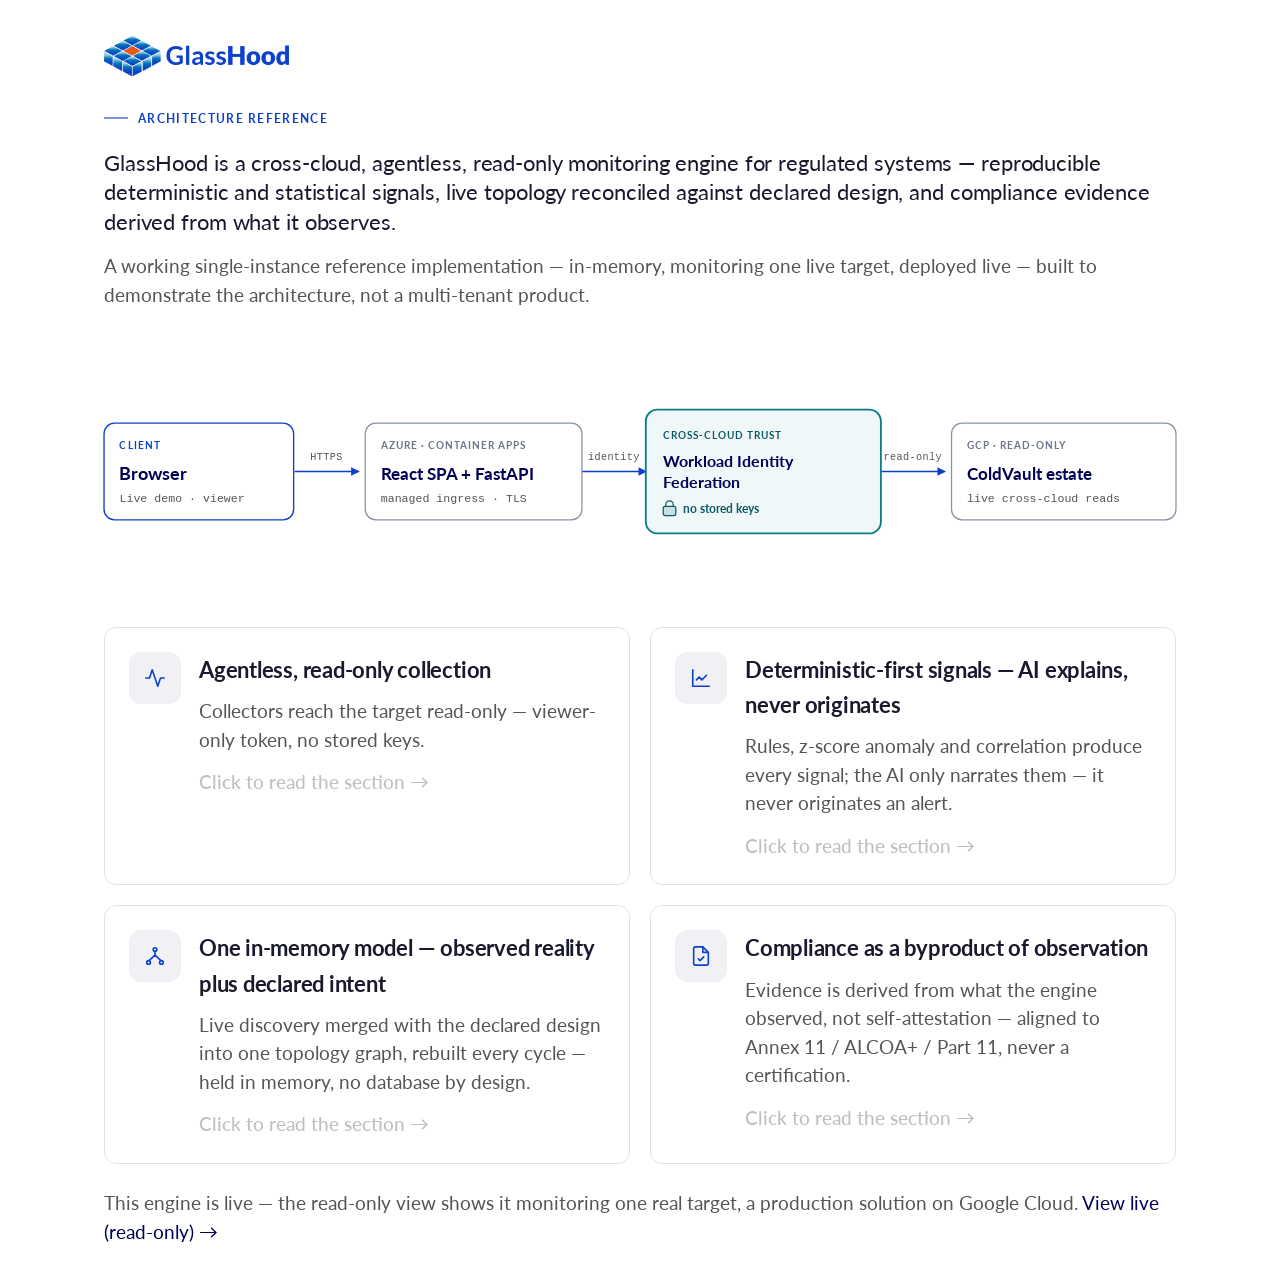
==== architecture/index.html @ 7975aaa4 "style: vertical detail diagram — fits the 1120 column, no scroll (REQ-GHA-015) Re-laid-out the detai" ====
<!doctype html>
<html lang="en">
<head>
  <meta charset="utf-8">
  <meta name="viewport" content="width=device-width, initial-scale=1">
  <!-- noindex until the deployment status is confirmed green. -->
  <meta name="robots" content="noindex, nofollow">
  <title>GlassHood — Monitoring Engine Architecture</title>
  <meta name="description" content="GlassHood is a cross-cloud, agentless, read-only monitoring engine for regulated systems: reproducible deterministic and statistical signals, live topology reconciled against declared design, compliance evidence derived from what it observes.">
  <link rel="icon" href="/architecture/img/glasshood-icon.png">
  <link rel="preconnect" href="https://fonts.googleapis.com">
  <link rel="preconnect" href="https://fonts.gstatic.com" crossorigin>
  <link href="https://fonts.googleapis.com/css2?family=Lato:wght@100;300;400;700&display=swap" rel="stylesheet">
  <link rel="stylesheet" href="/architecture/styles.css?v=11">
</head>
<body>
<div class="container">
  <div class="pd-page">

    <!-- Header -->
    <div class="pd-header">
      <a href="https://glasshood.ai" class="pd-logo-link" aria-label="GlassHood — go to the live service">
        <img src="/architecture/img/glasshood-logo.png" alt="GlassHood" class="pd-logo">
      </a>
      <p class="pd-eyebrow">Architecture reference</p>
    </div>

    <!-- Hero — one clean sentence, engine-first -->
    <p class="pd-hero">
      GlassHood is a cross-cloud, agentless, read-only monitoring engine for regulated systems
      &mdash; reproducible deterministic and statistical signals, live topology reconciled against
      declared design, and compliance evidence derived from what it observes.
    </p>

    <!-- One quiet scope line (honesty, no box) -->
    <p class="scope-line">
      A working single-instance reference implementation &mdash; in-memory, monitoring one live target,
      deployed live &mdash; built to demonstrate the architecture, not a multi-tenant product.
    </p>

    <!-- High-level overview diagram (borderless, full card-width) -->
    <div class="arch-diagram arch-diagram--overview" role="img" aria-label="High-level: browser to the Azure application, across the key-less Workload Identity Federation trust bridge, into the read-only Google Cloud estate.">
      <svg viewBox="26 0 1108 268" width="100%" style="display:block;height:auto;font-family:'Lato',sans-serif;overflow:visible;" role="img" aria-label="Overview: Browser to Azure application, across the Workload Identity Federation trust bridge, into the GCP read-only estate.">
        <defs>
          <marker id="ov-ar" viewBox="0 0 10 10" markerWidth="9" markerHeight="9" refX="8.4" refY="5" orient="auto" markerUnits="userSpaceOnUse"><path d="M0,0 L10,5 L0,10 z" fill="#0c41cd"></path></marker>
        </defs>

        <line x1="223" y1="138" x2="289" y2="138" stroke="#0c41cd" stroke-width="1.7" marker-end="url(#ov-ar)"></line>
        <text x="256" y="126" text-anchor="middle" font-family="ui-monospace,'SF Mono',Menlo,Monaco,Consolas,monospace" font-size="10.5" letter-spacing="0.04em" fill="#555555">HTTPS</text>

        <line x1="520" y1="138" x2="586" y2="138" stroke="#0c41cd" stroke-width="1.7" marker-end="url(#ov-ar)"></line>
        <text x="553" y="126" text-anchor="middle" font-family="ui-monospace,'SF Mono',Menlo,Monaco,Consolas,monospace" font-size="10.5" letter-spacing="0.04em" fill="#555555">identity</text>

        <line x1="829" y1="138" x2="895" y2="138" stroke="#0c41cd" stroke-width="1.7" marker-end="url(#ov-ar)"></line>
        <text x="862" y="126" text-anchor="middle" font-family="ui-monospace,'SF Mono',Menlo,Monaco,Consolas,monospace" font-size="10.5" letter-spacing="0.04em" fill="#555555">read-only</text>

        <g>
          <rect x="26" y="88" width="196" height="100" rx="11" fill="#ffffff" stroke="#0c41cd" stroke-width="1.4"></rect>
          <text x="42" y="115" font-size="10.5" font-weight="700" letter-spacing="0.1em" fill="#0c41cd">CLIENT</text>
          <text x="42" y="147" font-size="19" font-weight="700" fill="#000055">Browser</text>
          <text x="42" y="170" font-family="ui-monospace,'SF Mono',Menlo,Monaco,Consolas,monospace" font-size="12" fill="#555555">Live demo · viewer</text>
        </g>

        <g>
          <rect x="296" y="88" width="224" height="100" rx="11" fill="#ffffff" stroke="#8b93a3" stroke-width="1.3"></rect>
          <text x="312" y="115" font-size="10.5" font-weight="700" letter-spacing="0.1em" fill="#6b7488">AZURE · CONTAINER APPS</text>
          <text x="312" y="147" font-size="18" font-weight="700" fill="#000055">React SPA + FastAPI</text>
          <text x="312" y="170" font-family="ui-monospace,'SF Mono',Menlo,Monaco,Consolas,monospace" font-size="12" fill="#555555">managed ingress · TLS</text>
        </g>

        <g>
          <rect x="586" y="74" width="243" height="128" rx="12" fill="rgba(13,125,138,0.06)" stroke="#0d7d8a" stroke-width="1.9"></rect>
          <text x="604" y="104" font-size="10.5" font-weight="700" letter-spacing="0.1em" fill="#0b5a64">CROSS-CLOUD TRUST</text>
          <text x="604" y="133" font-size="17" font-weight="700" fill="#000055">Workload Identity</text>
          <text x="604" y="155" font-size="17" font-weight="700" fill="#000055">Federation</text>
          <g transform="translate(604,168)">
            <rect x="0" y="6" width="13" height="9.5" rx="2" fill="rgba(13,125,138,0.18)" stroke="#0b5a64" stroke-width="1.3"></rect>
            <path d="M2.6,6 V4.3 a3.9,3.9 0 0 1 7.8,0 V6" fill="none" stroke="#0b5a64" stroke-width="1.3"></path>
          </g>
          <text x="624" y="181" font-size="12.5" font-weight="700" fill="#0b5a64">no stored keys</text>
        </g>

        <g>
          <rect x="902" y="88" width="232" height="100" rx="11" fill="#ffffff" stroke="#8b93a3" stroke-width="1.3"></rect>
          <text x="918" y="115" font-size="10.5" font-weight="700" letter-spacing="0.1em" fill="#6b7488">GCP · READ-ONLY</text>
          <text x="918" y="147" font-size="18" font-weight="700" fill="#000055">ColdVault estate</text>
          <text x="918" y="170" font-family="ui-monospace,'SF Mono',Menlo,Monaco,Consolas,monospace" font-size="12" fill="#555555">live cross-cloud reads</text>
        </g>
      </svg>
    </div>


    <!-- Hero cards — four key architecture decisions, balanced 2x2 -->
    <div class="pd-cards">
      <a href="#collection" class="pd-card" data-target="collection">
        <span class="pd-card-icon">
          <svg width="22" height="22" viewBox="0 0 24 24" fill="none" stroke="currentColor" stroke-width="1.75" stroke-linecap="round" stroke-linejoin="round" aria-hidden="true"><path d="M22 12h-4l-3 9L9 3l-3 9H2"/></svg>
        </span>
        <div class="pd-card-body">
          <h4 class="pd-card-title">Agentless, read-only collection</h4>
          <p class="pd-card-summary">Collectors reach the target read-only &mdash; viewer-only token, no stored keys.</p>
        </div>
        <span class="pd-card-overlay" aria-hidden="true"><span class="pd-card-overlay-text">Click to read the section &rarr;</span></span>
      </a>

      <a href="#analysis" class="pd-card" data-target="analysis">
        <span class="pd-card-icon">
          <svg width="22" height="22" viewBox="0 0 24 24" fill="none" stroke="currentColor" stroke-width="1.75" stroke-linecap="round" stroke-linejoin="round" aria-hidden="true"><path d="M3 3v18h18"/><path d="m7 14 3-3 3 3 5-5"/></svg>
        </span>
        <div class="pd-card-body">
          <h4 class="pd-card-title">Deterministic-first signals &mdash; AI explains, never originates</h4>
          <p class="pd-card-summary">Rules, z-score anomaly and correlation produce every signal; the AI only narrates them &mdash; it never originates an alert.</p>
        </div>
        <span class="pd-card-overlay" aria-hidden="true"><span class="pd-card-overlay-text">Click to read the section &rarr;</span></span>
      </a>

      <a href="#topology" class="pd-card" data-target="topology">
        <span class="pd-card-icon">
          <svg width="22" height="22" viewBox="0 0 24 24" fill="none" stroke="currentColor" stroke-width="1.75" stroke-linecap="round" stroke-linejoin="round" aria-hidden="true"><circle cx="12" cy="5" r="2"/><circle cx="5" cy="19" r="2"/><circle cx="19" cy="19" r="2"/><path d="M12 7v4M12 11 5.5 17M12 11l6.5 6"/></svg>
        </span>
        <div class="pd-card-body">
          <h4 class="pd-card-title">One in-memory model &mdash; observed reality plus declared intent</h4>
          <p class="pd-card-summary">Live discovery merged with the declared design into one topology graph, rebuilt every cycle &mdash; held in memory, no database by design.</p>
        </div>
        <span class="pd-card-overlay" aria-hidden="true"><span class="pd-card-overlay-text">Click to read the section &rarr;</span></span>
      </a>

      <a href="#compliance" class="pd-card" data-target="compliance">
        <span class="pd-card-icon">
          <svg width="22" height="22" viewBox="0 0 24 24" fill="none" stroke="currentColor" stroke-width="1.75" stroke-linecap="round" stroke-linejoin="round" aria-hidden="true"><path d="M14 2H6a2 2 0 0 0-2 2v16a2 2 0 0 0 2 2h12a2 2 0 0 0 2-2V8z"/><path d="M14 2v6h6"/><path d="m9 15 2 2 4-4"/></svg>
        </span>
        <div class="pd-card-body">
          <h4 class="pd-card-title">Compliance as a byproduct of observation</h4>
          <p class="pd-card-summary">Evidence is derived from what the engine observed, not self-attestation &mdash; aligned to Annex 11 / ALCOA+ / Part 11, never a certification.</p>
        </div>
        <span class="pd-card-overlay" aria-hidden="true"><span class="pd-card-overlay-text">Click to read the section &rarr;</span></span>
      </a>
    </div>

    <!-- Quiet live-view link — this is an evaluator page, not a buyer CTA -->
    <p class="live-view-note">
      This engine is live &mdash; the read-only view shows it monitoring one real target, a production
      solution on Google Cloud.
      <a href="https://glasshood.ai" target="_blank" rel="noopener noreferrer">View live (read-only) &rarr;</a>
    </p>

    <!-- Detail sections (revealed on card click) -->
    <div class="pd-hidden-until-reveal">

      <section class="pd-section" id="collection">
        <h2>Collection &mdash; agentless, read-only, pull-based</h2>
        <p class="note">
          The whole flow, in order: a target system &rarr; <strong>agentless read-only collectors</strong> (this
          section) &rarr; one topology graph (live discovery merged with the declared design) &rarr; a
          deterministic + statistical tier that produces every signal &rarr; an AI layer that narrates on top
          &rarr; compliance evidence and a read-only API. The sections below walk it in that order.
        </p>
        <p>
          GlassHood installs nothing in the system it watches. Background collectors poll on cadences and,
          <strong>toward the monitored target</strong>, every call is <code>list</code> / <code>get</code> /
          <code>describe</code> &mdash; a search across the collector and discovery code finds zero
          <code>create</code> / <code>delete</code> / <code>update</code> / <code>patch</code> /
          <code>insert</code> calls toward the target. Read-only is enforced twice: by that call surface,
          and by the identity itself &mdash; a <strong>short-lived, viewer-only federated token with no stored
          keys</strong> (detail under Implementation). Even a full compromise of the engine cannot write to
          the monitored system.
        </p>
        <p class="note">
          The only write path anywhere in the system is the <strong>optional, default-off ServiceNow sync</strong>
          (under Optional), which creates/updates incident tickets in a <em>separate</em> ITSM system &mdash;
          never the monitored target.
        </p>
        <p>In this use case &mdash; monitoring a solution on Google Cloud &mdash; the collectors read:</p>
        <ul class="tight">
          <li><strong>Asset / topology discovery</strong> &mdash; enumerates the target&rsquo;s compute resources to build the topology graph (~5&nbsp;min).</li>
          <li><strong>Monitoring metrics</strong> &mdash; load-balancer latency, request count, VM CPU (60&nbsp;s).</li>
          <li><strong>Error logs</strong> &mdash; error-severity entries in a rolling 15-minute window (60&nbsp;s).</li>
          <li><strong>Storage stats</strong> &mdash; object count, size and versioning of a data bucket (~5&nbsp;min).</li>
          <li><strong>The target app&rsquo;s own health/metrics API</strong> &mdash; over HTTPS (30&nbsp;s).</li>
        </ul>
        <p>
          The cross-cloud part is the host/target separation &mdash; the engine runs on one cloud and reads a
          system on another, with no stored keys. Pointing it at a different target&rsquo;s stack means writing
          new collectors, not just changing config. The architectural decision is the model itself: agentless,
          pull-based, read-only by construction.
        </p>
      </section>

      <section class="pd-section" id="analysis">
        <h2>Analysis &mdash; deterministic signals first, AI on top</h2>
        <p>
          The signals that matter are produced by a <strong>deterministic + statistical tier</strong>, then an
          AI layer explains them. The GxP payoff: <strong>every AI conclusion is backed by a deterministic,
          reproducible signal a human can verify without the model.</strong>
        </p>
        <p><strong>The deterministic / statistical tier</strong> (reproducible, runs every build):</p>
        <ul class="tight">
          <li><strong>Rules engine</strong> &mdash; threshold rules with a 5-minute dedup window and a 1-hour alert TTL.</li>
          <li><strong>Statistical anomaly detection</strong> &mdash; z-score over a rolling baseline, configurable sigma (default 3.0), warm-up minimum and a constant-baseline fallback.</li>
          <li><strong>Correlator</strong> &mdash; ties anomalies to operational alerts and raises elevated-severity data-integrity signals.</li>
        </ul>
        <p>
          These run together to produce every alert and anomaly. <strong>The AI layer runs strictly on top</strong>
          of them &mdash; a <strong>model-agnostic external call</strong> to an inference-as-a-service Platform API
          (swappable, with a streaming fallback, cached; no model weights in the engine). It synthesizes a
          narrative health summary and a suggested 1&ndash;10 read; that read is an <em>AI synthesis</em>, not a
          deterministic verdict, and it never originates an alert or anomaly &mdash; the underlying signals it
          explains are the deterministic ones above, which a human can reproduce without the model.
        </p>
        <p class="note">
          Engine vs instance: the AI prompt is currently tuned to this target (it knows this system&rsquo;s
          components). Pointing the analysis at a different target means a new prompt profile &mdash; the
          deterministic tier is target-agnostic; the AI narrative is target-tuned.
        </p>
      </section>

      <section class="pd-section" id="topology">
        <h2>One in-memory model &mdash; topology reconciled with declared design</h2>
        <p>
          The source of truth for topology is neither pure auto-discovery (which misses non-enumerable nodes and
          carries no intended state) nor a pure declarative manifest (which goes stale the moment it is written).
          GlassHood <strong>merges both</strong>: live discovery is overlaid with declarative YAML manifests into a
          single enriched graph, rebuilt with fresh metrics every cycle.
        </p>
        <p>
          Because the model carries observed reality <em>and</em> declared intent in one place, the gap between
          what was designed and what is actually running is visible in the model rather than requiring a separate
          system, and change between cycles is tracked. Every analysis layer reads from this one graph.
        </p>
      </section>

      <section class="pd-section" id="state">
        <h2>State &mdash; no-database core, retention is a separate write path</h2>
        <p>
          That model, and the alerts, anomalies and analysis around it, live in <strong>in-memory caches with no
          database</strong>. A restart loses history by design &mdash; that keeps the observation core a pure
          read/compute path with no write surface of its own. The live ALCOA+ audit trails are bounded in-memory
          ring buffers (they drop oldest and reset on restart).
        </p>
        <p>
          Durable retention is a deliberately <strong>separate, default-off write path</strong> (a hot/warm
          analytics store plus cold object storage, with GxP no-auto-delete) &mdash; and it is also where the
          <strong>enduring</strong> ALCOA+ evidence lands when a deployment needs it kept. Splitting
          &ldquo;observe&rdquo; (in-memory, read-only) from &ldquo;retain&rdquo; (optional, write) is a boundary
          decision with real blast-radius and data-retention consequences.
        </p>
      </section>

      <section class="pd-section" id="compliance">
        <h2>Compliance &mdash; a byproduct of observation, not a checkbox</h2>
        <p>
          Compliance is not a pre-baked attestation. Reports are generated <strong>on demand, derived from what
          the engine actually observed</strong> &mdash; rule alerts, CVE findings and anomalies &mdash; with a
          per-subsystem <strong>ALCOA+ audit trail</strong>. You cannot fake what the engine observed directly;
          the evidence is the observation.
        </p>
        <p>
          Those reports are <strong>aligned to</strong> EU GMP Annex 11, ALCOA+ and 21 CFR Part 11 and support
          human review; they are unsigned and are <strong>not</strong> an independent validation or certification.
          A qualified person reviews and adopts every artifact.
        </p>
      </section>

      <section class="pd-section" id="access">
        <h2>Access &amp; integration surface</h2>
        <ul class="tight">
          <li><strong>Auth</strong> &mdash; JWT, provider-agnostic (Auth0 SSO + local fallback), a 15-minute idle timeout aligned to Annex 11 §10.2, and RBAC roles (admin / operator / viewer).</li>
          <li><strong>Guest access</strong> &mdash; an unauthenticated &ldquo;View live (read-only)&rdquo; entry showing the live topology under viewer RBAC, with a persistent &ldquo;Read-only · live system&rdquo; badge.</li>
          <li><strong>Machine-readable</strong> &mdash; a report endpoint exposing an analysis + topology summary for external AI agents, API-key or Bearer authenticated.</li>
          <li><strong>Supply-chain posture</strong> &mdash; continuous CVE scanning of declared components by CPE against the NVD API, with ALCOA+ status tracking.</li>
        </ul>
      </section>

      <section class="pd-section" id="implementation">
        <h2>Implementation details</h2>
        <p>
          These are the concrete bindings of the architecture above &mdash; the cloud, region, identity mechanism
          and packaging. They are swappable implementation choices, not the architecture.
        </p>
        <div class="impl-grid">
          <div class="impl-item"><strong>Host</strong><span>Azure Container Apps</span></div>
          <div class="impl-item"><strong>Region</strong><span>Switzerland North</span></div>
          <div class="impl-item"><strong>Identity</strong><span>Workload Identity Federation &mdash; short-lived, viewer-only token, no stored keys</span></div>
          <div class="impl-item"><strong>Packaging</strong><span>One multi-stage container (Python 3.11 FastAPI/uvicorn on <code>:8080</code> serving a Vite-built React UI from one process)</span></div>
          <div class="impl-item"><strong>Auth provider</strong><span>Auth0 SSO + local fallback</span></div>
        </div>

        <div class="arch-diagram arch-diagram--detail">
          <div class="arch-scroll">
            <svg id="detail-svg" viewBox="0 0 1100 500" width="100%" style="display:block;height:auto" role="img" aria-label="Detailed GlassHood topology, vertically stacked."><defs><marker id="d3" viewBox="0 0 10 10" markerWidth="8" markerHeight="8" refX="8" refY="5" orient="auto" markerUnits="userSpaceOnUse"><path d="M0,0 L10,5 L0,10 z" fill="#0c41cd"/></marker></defs><rect x="40" y="104" width="430" height="322" rx="9" fill="#fbfbfc" stroke="#dcdfe6" stroke-width="1.2"/><rect x="520" y="104" width="205" height="322" rx="9" fill="rgba(13,125,138,0.05)" stroke="rgba(13,125,138,0.34)" stroke-width="1.7"/><rect x="775" y="104" width="305" height="322" rx="9" fill="#fbfbfc" stroke="#dcdfe6" stroke-width="1.2"/><text x="60" y="28" font-family="'Lato',sans-serif" font-size="11" font-weight="700" letter-spacing="0.09em" fill="#0c41cd">CLIENT</text><text x="48" y="98" font-family="'Lato',sans-serif" font-size="11" font-weight="700" letter-spacing="0.09em" fill="#6b7488">AZURE — CONTAINER APPS</text><text x="528" y="98" font-family="'Lato',sans-serif" font-size="11" font-weight="700" letter-spacing="0.09em" fill="#0b5a64">CROSS-CLOUD TRUST · WIF</text><text x="783" y="98" font-family="'Lato',sans-serif" font-size="11" font-weight="700" letter-spacing="0.09em" fill="#6b7488">GCP — READ-ONLY</text><rect x="60" y="36" width="180" height="50" rx="9" fill="#ffffff" stroke="#0c41cd" stroke-width="1.4"/><text x="76" y="60" font-family="'Lato',sans-serif" font-size="13" font-weight="700" fill="#000055">Browser</text><text x="76" y="77" font-family="ui-monospace,Menlo,monospace" font-size="10" font-weight="400" fill="#555555">viewer + admin</text><rect x="60" y="122" width="180" height="48" rx="9" fill="#ffffff" stroke="#8b93a3" stroke-width="1.3"/><text x="76" y="144" font-family="'Lato',sans-serif" font-size="13" font-weight="700" fill="#000055">React 18 SPA</text><text x="76" y="160" font-family="ui-monospace,Menlo,monospace" font-size="10" font-weight="400" fill="#555555">topology UI</text><rect x="60" y="186" width="180" height="56" rx="9" fill="#ffffff" stroke="#8b93a3" stroke-width="1.6"/><text x="76" y="209" font-family="'Lato',sans-serif" font-size="13" font-weight="700" fill="#000055">FastAPI backend</text><text x="76" y="225" font-family="ui-monospace,Menlo,monospace" font-size="10" font-weight="400" fill="#555555">REST API</text><rect x="60" y="300" width="180" height="76" rx="9" fill="#ffffff" stroke="#8b93a3" stroke-width="1.3"/><text x="76" y="323" font-family="'Lato',sans-serif" font-size="13" font-weight="700" fill="#000055">Topology-assembly</text><text x="76" y="339" font-family="'Lato',sans-serif" font-size="13" font-weight="700" fill="#000055">engine</text><text x="76" y="358" font-family="ui-monospace,Menlo,monospace" font-size="10" font-weight="400" fill="#555555">merges discovery · overlay</text><rect x="270" y="122" width="180" height="48" rx="9" fill="#ffffff" stroke="#0d7d8a" stroke-width="1.5"/><text x="286" y="144" font-family="'Lato',sans-serif" font-size="13" font-weight="700" fill="#000055">Auth + RBAC</text><text x="286" y="160" font-family="ui-monospace,Menlo,monospace" font-size="10" font-weight="400" fill="#555555">local JWT · viewer/op/admin</text><rect x="270" y="300" width="180" height="56" rx="9" fill="#ffffff" stroke="#8b93a3" stroke-width="1.3"/><text x="286" y="323" font-family="'Lato',sans-serif" font-size="13" font-weight="700" fill="#000055">Azure Files share</text><text x="286" y="340" font-family="ui-monospace,Menlo,monospace" font-size="10" font-weight="400" fill="#555555">runtime manifest</text><rect x="545" y="128" width="160" height="56" rx="9" fill="#ffffff" stroke="#0d7d8a" stroke-width="1.6"/><text x="561" y="150" font-family="'Lato',sans-serif" font-size="13" font-weight="700" fill="#000055">Azure Managed</text><text x="561" y="167" font-family="'Lato',sans-serif" font-size="13" font-weight="700" fill="#000055">Identity</text><rect x="545" y="210" width="160" height="56" rx="9" fill="#ffffff" stroke="#0d7d8a" stroke-width="1.7"/><text x="561" y="233" font-family="'Lato',sans-serif" font-size="13" font-weight="700" fill="#000055">WIF token broker</text><text x="561" y="250" font-family="ui-monospace,Menlo,monospace" font-size="10" font-weight="400" fill="#0b5a64">Entra MI → GCP</text><rect x="545" y="292" width="160" height="72" rx="9" fill="#ffffff" stroke="#0d7d8a" stroke-width="1.7"/><text x="561" y="315" font-family="'Lato',sans-serif" font-size="13" font-weight="700" fill="#000055">GCP STS exchange</text><text x="561" y="333" font-family="ui-monospace,Menlo,monospace" font-size="10" font-weight="400" fill="#555555">+ impersonate</text><text x="561" y="347" font-family="ui-monospace,Menlo,monospace" font-size="10" font-weight="400" fill="#555555">read-only SA</text><rect x="795" y="128" width="270" height="92" rx="9" fill="#ffffff" stroke="#8b93a3" stroke-width="1.3"/><text x="811" y="152" font-family="'Lato',sans-serif" font-size="13" font-weight="700" fill="#000055">GCP read APIs</text><text x="811" y="170" font-family="ui-monospace,Menlo,monospace" font-size="10" font-weight="400" fill="#555555">Logging · Monitoring · Asset Inventory</text><text x="811" y="184" font-family="ui-monospace,Menlo,monospace" font-size="10" font-weight="400" fill="#555555">Compute · GCS · Secret Manager</text><rect x="811" y="194" width="98" height="17" rx="8.5" fill="rgba(13,125,138,0.10)"/><text x="821" y="206" font-family="ui-monospace,Menlo,monospace" font-size="9" font-weight="700" fill="#0b5a64">KEYLESS · WIF</text><rect x="795" y="300" width="270" height="72" rx="9" fill="#ffffff" stroke="#8b93a3" stroke-width="1.3"/><text x="811" y="324" font-family="'Lato',sans-serif" font-size="13" font-weight="700" fill="#000055">ColdVault API</text><text x="811" y="342" font-family="ui-monospace,Menlo,monospace" font-size="10" font-weight="400" fill="#555555">coldvault.ai · health/metrics · AI chat</text><rect x="811" y="350" width="110" height="17" rx="8.5" fill="rgba(231,90,30,0.10)"/><text x="821" y="362" font-family="ui-monospace,Menlo,monospace" font-size="9" font-weight="700" fill="#9c3d10">HTTPS · API KEY</text><path d="M150,86 V122" fill="none" stroke="#0c41cd" stroke-width="1.7" marker-end="url(#d3)"/><path d="M150,170 V186" fill="none" stroke="#0c41cd" stroke-width="1.7" marker-end="url(#d3)"/><path d="M150,242 V300" fill="none" stroke="#0c41cd" stroke-width="1.7" marker-end="url(#d3)"/><path d="M240,200 H258 V146 H270" fill="none" stroke="#0c41cd" stroke-width="1.7" marker-end="url(#d3)"/><path d="M240,338 H270" fill="none" stroke="#0c41cd" stroke-width="1.7" marker-end="url(#d3)"/><path d="M240,224 H500 V156 H545" fill="none" stroke="#0c41cd" stroke-width="1.7" marker-end="url(#d3)"/><path d="M625,184 V210" fill="none" stroke="#0c41cd" stroke-width="1.7" marker-end="url(#d3)"/><path d="M625,266 V292" fill="none" stroke="#0c41cd" stroke-width="1.7" marker-end="url(#d3)"/><path d="M705,328 H795" fill="none" stroke="#0c41cd" stroke-width="1.7" marker-end="url(#d3)"/><path d="M60,214 H40 V452 H935 V372" fill="none" stroke="#0c41cd" stroke-width="1.7" marker-end="url(#d3)"/><text x="158" y="112" font-family="ui-monospace,Menlo,monospace" font-size="10" fill="#0c41cd">loads</text><text x="158" y="182" font-family="ui-monospace,Menlo,monospace" font-size="10" fill="#0c41cd">REST · JWT</text><text x="150" y="250" font-family="ui-monospace,Menlo,monospace" font-size="10" fill="#0c41cd">topology</text><text x="300" y="116" font-family="ui-monospace,Menlo,monospace" font-size="10" fill="#0c41cd">verify_token</text><text x="300" y="294" font-family="ui-monospace,Menlo,monospace" font-size="10" fill="#0c41cd">reads manifest</text><text x="300" y="218" font-family="ui-monospace,Menlo,monospace" font-size="10" fill="#0c41cd">managed identity</text><text x="632" y="202" font-family="ui-monospace,Menlo,monospace" font-size="10" fill="#0c41cd">MI token</text><text x="632" y="284" font-family="ui-monospace,Menlo,monospace" font-size="10" fill="#0b5a64">exchange</text><text x="712" y="322" font-family="ui-monospace,Menlo,monospace" font-size="10" fill="#0c41cd">read-only</text><text x="360" y="446" font-family="ui-monospace,Menlo,monospace" font-size="10" fill="#9c3d10">health/metrics + AI chat (SSE) · HTTPS + API key</text></svg>
          </div>
          <div class="arch-legend">
            <span><i class="ln"></i> Live request path</span>
            <span class="sw"><i style="border:1.6px solid #0c41cd;background:#fff"></i> Client</span>
            <span class="sw"><i style="border:1.6px solid #0d7d8a;background:rgba(13,125,138,0.10)"></i> Trust · no keys</span>
            <span class="sw"><i style="border:1.6px solid #8b93a3;background:#fff"></i> Cloud platform</span>
            <span><b class="bk" style="color:#0b5a64;background:rgba(13,125,138,0.10)">KEYLESS</b> WIF spine</span>
            <span><b class="bk" style="color:#9c3d10;background:rgba(231,90,30,0.10)">API KEY</b> ColdVault</span>
          </div>
          <p class="diagram-caption">Read-only &middot; cross-cloud &mdash; the engine federates a short-lived, viewer-only identity into the monitored cloud; it observes, never modifies.</p>
        </div>

        <details class="detail-block">
          <summary>Identity mechanism &mdash; detail</summary>
          <div>
            <p>
              The engine holds no Google Cloud service-account keys anywhere. At runtime the Azure Container App&rsquo;s
              Entra managed identity is surfaced via <code>IDENTITY_ENDPOINT</code> / <code>IDENTITY_HEADER</code> (the
              Container Apps endpoint, not the VM IMDS). A small broker fetches that token and hands it to
              <code>google-auth</code>&rsquo;s executable credential source, which exchanges it at Google&rsquo;s STS for a
              federated token and impersonates a <strong>viewer-only</strong> service account &mdash; a short-lived,
              read-only access token, refreshed on demand.
            </p>
            <p class="code-label">The federation config (placeholders only)</p>
            <pre class="code">{
  "type": "external_account",
  "audience": "//iam.googleapis.com/projects/PROJECT_NUMBER/locations/global/workloadIdentityPools/POOL_ID/providers/PROVIDER_ID",
  "subject_token_type": "urn:ietf:params:oauth:token-type:jwt",
  "token_url": "https://sts.googleapis.com/v1/token",
  "service_account_impersonation_url":
      "https://iamcredentials.googleapis.com/v1/projects/-/serviceAccounts/SA_EMAIL:generateAccessToken",
  "credential_source": { "executable": { "command": "/app/az-token.py", "timeout_millis": 5000 } }
}</pre>
            <p class="note">
              Sanitized &mdash; every identifier is a placeholder. This is the trust binding, not a secret: there is no
              key to leak.
            </p>
            <p>Why read-only toward the target holds even under a full compromise of the container:</p>
            <div class="can-cannot">
              <div class="cc-col cc-can">
                <h4>Can</h4>
                <ul><li>Read what the viewer token allows, for that token&rsquo;s short window</li></ul>
              </div>
              <div class="cc-col cc-cannot">
                <h4>Cannot</h4>
                <ul>
                  <li>Write to, delete or modify the monitored target</li>
                  <li>Mint a broader or longer-lived credential</li>
                  <li>Exfiltrate a reusable key &mdash; none exists</li>
                </ul>
              </div>
            </div>
          </div>
        </details>
      </section>

      <section class="pd-section" id="optional">
        <h2>Optional &mdash; opt-in, off by default</h2>
        <ul class="tight">
          <li><strong>Retention pipeline</strong> &mdash; a hot/warm analytics store + cold object storage with GxP no-auto-delete (a separate write path, off by default; also the durable ALCOA+ sink).</li>
          <li><strong>ServiceNow sync</strong> &mdash; incident/change sync and correlation; writes tickets to a separate ITSM system (the only write path in the product), enabled per deployment.</li>
          <li><strong>Org-wide discovery</strong> &mdash; multi-project discovery; the default deployment uses single-project.</li>
        </ul>
      </section>

      <section class="pd-section" id="roadmap">
        <h2>Roadmap &mdash; not yet built</h2>
        <ul class="tight">
          <li>A &ldquo;Sign in with Microsoft&rdquo; (Entra ID) SSO button &mdash; the auth layer is already provider-agnostic.</li>
          <li>A fully runtime-injected image carrying zero internal identifiers.</li>
          <li>Azure Confidential Computing (AMD SEV-SNP / Intel TDX) + Microsoft Azure Attestation &mdash; a hardware-rooted attestation endpoint.</li>
          <li>A Databricks medallion lakehouse + Power BI analytics layer.</li>
        </ul>
      </section>

    </div>

  </div>
</div>
<script src="/architecture/app.js"></script>
</body>
</html>
---- architecture/styles.css ----
/* GlassHood — Architecture portal.
   The .pd-* system is a 1:1 replication of 9robots-site/next/app/globals.css
   (exact sizes/widths). Portal-only additions (scope-line, impl-grid, code,
   can-cannot, detail-block, page-title) follow the same 9robots type scale:
   body text 19px, headings 22px, logo 64px, text column max-width 800–880px. */
:root{
  --blue:#0c41cd; --navy:#000055; --orange:#e75a1e;
  --bg:#ffffff; --card:#f7f8fa; --text:#1a1a2e; --sub:#555555;
  --muted:#f0f1f4; --border:#e0e2e8; --max:1120px;
}
*{box-sizing:border-box}
html{overflow-y:scroll}
body{margin:0;padding:0;background:var(--bg);color:var(--text);
  font-family:"Lato",sans-serif;font-size:16px;line-height:1.6;font-weight:400;-webkit-font-smoothing:antialiased}
a{color:var(--navy);text-decoration:none}
a:hover{text-decoration:underline}
p{margin:0 0 1em}
.container{max-width:var(--max);margin:0 auto;padding:24px}

/* Button — 9robots .button */
a.button{display:inline-block;padding:12px 20px;border-radius:12px;border:1px solid rgba(0,0,0,.12);
  background:transparent;color:var(--sub);font-weight:500;font-family:inherit;font-size:19px;cursor:pointer;
  transition:border-color .15s ease,color .15s ease,background .15s ease,box-shadow .15s ease}
a.button:hover{background:var(--orange);border-color:var(--orange);color:#fff;
  box-shadow:0 4px 16px rgba(0,0,0,.12);text-decoration:none}
a.button:focus{outline:none}
a.button:focus-visible{outline:2px solid var(--navy);outline-offset:2px}

/* Product-detail page system (.pd-*) — exact 9robots values */
.pd-page{color:var(--text)}
.pd-header{display:block;margin-bottom:16px}
.pd-logo-link{display:inline-block;text-decoration:none}
.pd-logo{height:64px;width:auto;object-fit:contain;display:block}
.pd-page-title{font-size:22px;font-weight:700;color:var(--navy);margin:14px 0 0;letter-spacing:-.01em}

.pd-hero{font-size:22px;font-weight:400;line-height:1.35;color:var(--text);max-width:none;margin:20px 0 14px;letter-spacing:-.005em}
.pd-hero .accent{color:var(--text)}
.scope-line{font-size:19px;line-height:1.55;color:var(--sub);max-width:none;margin:0 0 28px}

/* Architecture visual (in the Implementation reveal) */
.hero-diagram{margin:18px 0 24px}
.hero-diagram img{display:block;width:100%;height:auto;max-width:none;margin:0 auto}
.diagram-caption{font-size:19px;line-height:1.5;color:var(--sub);max-width:none;margin:12px auto 0;text-align:center}

/* Overview card grid — 2x2 (1-col mobile), exact 9robots */
.pd-cards{display:grid;grid-template-columns:1fr;gap:14px;margin-bottom:24px}
@media(min-width:768px){.pd-cards{grid-template-columns:repeat(2,1fr);gap:20px}}
.pd-card,.pd-card *{text-decoration:none!important}
.pd-card{position:relative;overflow:hidden;display:flex;gap:18px;padding:24px;background:#fff;
  border:1px solid var(--border);border-radius:12px;color:inherit;cursor:pointer;
  transition:transform .18s ease,box-shadow .18s ease,border-color .18s ease}
.pd-card:hover{transform:translateY(-2px);box-shadow:0 6px 20px rgba(0,0,0,.06);border-color:var(--orange)}
.pd-card-icon{flex:0 0 auto;width:52px;height:52px;border-radius:12px;background:rgba(0,0,85,.06);
  color:var(--blue);display:flex;align-items:center;justify-content:center;transition:transform .18s ease}
.pd-card:hover .pd-card-icon{transform:scale(1.05)}
.pd-card-body{flex:1;min-width:0}
.pd-card-title{font-size:22px;font-weight:700;margin:0 0 10px;color:var(--text);letter-spacing:-.01em}
.pd-card-summary{font-size:19px;line-height:1.5;color:var(--sub);margin:0}
.pd-card-summary::after{content:"Click to read the section →";display:block;margin-top:14px;
  font-size:19px;font-weight:500;color:rgba(0,0,0,.25);transition:opacity .15s ease}
.pd-card:hover .pd-card-summary::after{opacity:0}
.pd-card-overlay{position:absolute;inset:0;display:flex;align-items:center;justify-content:center;
  opacity:0;transition:opacity .18s ease;pointer-events:none;border-radius:inherit}
.pd-card:hover .pd-card-overlay{opacity:1}
.pd-card-overlay-text{display:inline-flex;align-items:center;gap:8px;background:var(--orange);color:#fff;
  padding:10px 14px;border-radius:12px;font-size:19px;font-weight:500;box-shadow:0 4px 16px rgba(0,0,0,.12);white-space:nowrap}

/* Quiet live-view line */
.live-view-note{font-size:19px;line-height:1.55;color:var(--sub);max-width:none;margin:22px 0 0}

/* Progressive disclosure */
.pd-hidden-until-reveal{display:none}
.pd-page.revealed .pd-hidden-until-reveal{display:block}

/* Detail sections — exact 9robots */
.pd-section{padding:36px 0;border-top:1px solid rgba(0,0,0,.06);scroll-margin-top:24px}
.pd-section:first-of-type{border-top:none;padding-top:16px}
.pd-section h2{font-size:22px;font-weight:700;color:var(--blue);margin:0 0 18px;letter-spacing:-.01em}
.pd-section p{font-size:19px;line-height:1.55;color:var(--sub);max-width:none;margin:0 0 16px}

/* Lists */
ul.tight{margin:0 0 16px;padding-left:24px;max-width:none}
ul.tight li{font-size:19px;line-height:1.55;color:var(--sub);margin:8px 0}

/* In-reveal note */
.note{font-size:19px;line-height:1.55;color:var(--sub);max-width:none;margin:8px 0 16px;padding:16px 20px;
  background:var(--muted);border-radius:8px}

/* Code block (sanitized config) — monospace */
.code-label{font-size:19px;font-weight:700;color:var(--navy);margin:18px 0 6px}
pre.code{background:#f4f6fa;border-left:3px solid var(--blue);border-radius:4px;padding:18px 20px;
  font-size:16px;line-height:1.55;font-family:ui-monospace,"SF Mono",Menlo,Monaco,Consolas,monospace;
  color:#1a1a2e;overflow-x:auto;margin:8px 0;max-width:none;white-space:pre}

/* CAN / CANNOT threat model */
.can-cannot{display:grid;grid-template-columns:1fr;gap:14px;margin:10px 0 18px;max-width:none}
@media(min-width:720px){.can-cannot{grid-template-columns:1fr 1fr}}
.cc-col{padding:20px 22px;border-radius:8px;font-size:19px;line-height:1.55}
.cc-can{background:rgba(12,65,205,.06);border:1px solid rgba(12,65,205,.18)}
.cc-cannot{background:rgba(231,90,30,.06);border:1px solid rgba(231,90,30,.2)}
.cc-col h4{margin:0 0 10px;font-size:16px;font-weight:700;letter-spacing:.04em;text-transform:uppercase}
.cc-can h4{color:var(--blue)}
.cc-cannot h4{color:var(--orange)}
.cc-col ul{margin:0;padding-left:22px}
.cc-col li{margin:7px 0;color:var(--text)}

/* Implementation-detail bindings grid */
.impl-grid{display:grid;grid-template-columns:1fr;gap:12px;margin:14px 0 18px;max-width:none}
@media(min-width:680px){.impl-grid{grid-template-columns:1fr 1fr}}
.impl-item{display:flex;gap:16px;padding:14px 18px;background:rgba(0,0,0,.025);border-radius:6px;font-size:19px;line-height:1.55}
.impl-item>strong{flex:0 0 130px;color:var(--navy)}

/* Collapsible "detail" block (identity mechanism) */
details.detail-block{margin:16px 0;border:1px solid var(--border);border-radius:8px;background:#fff;max-width:none}
details.detail-block>summary{cursor:pointer;padding:16px 20px;font-size:19px;font-weight:700;color:var(--navy);list-style:none}
details.detail-block>summary::-webkit-details-marker{display:none}
details.detail-block>summary::before{content:"\25B8\00a0";color:var(--navy)}
details.detail-block[open]>summary::before{content:"\25BE\00a0"}
details.detail-block>div{padding:0 20px 20px}

footer{margin:48px 0 36px;padding-top:20px;border-top:1px solid var(--border);font-size:17px;line-height:1.55;color:var(--sub);max-width:none}

@media(max-width:768px){.container{padding:16px}.pd-logo{height:52px}}

/* --- Architecture-reference eyebrow + integrated diagrams (REQ-GHA-015 merge) --- */
.pd-eyebrow{display:flex;align-items:center;gap:10px;font-size:12px;font-weight:700;
  letter-spacing:.11em;text-transform:uppercase;color:var(--blue);margin:14px 0 0}
.pd-eyebrow::before{content:"";width:24px;height:2px;background:var(--blue);opacity:.55;display:inline-block}

/* Borderless diagrams. Overview spans the card width; detail scrolls on narrow screens. */
.arch-diagram{margin:6px 0 30px}
.arch-diagram--overview svg{display:block;width:100%;height:auto}
.arch-scroll{overflow-x:auto;overflow-y:hidden;margin:0 -4px;padding:0 4px}
.arch-diagram--detail svg{display:block;width:100%;height:auto}
.arch-legend{display:flex;align-items:center;justify-content:flex-end;flex-wrap:wrap;gap:10px 18px;
  margin-top:8px;padding-top:14px;border-top:1px solid #eceef2;font-size:12px;color:var(--sub)}
.arch-legend span{display:inline-flex;align-items:center;gap:7px;white-space:nowrap}
.arch-legend .ln{width:26px;height:0;border-top:1.8px solid #0c41cd;display:inline-block}
.arch-legend svg{overflow:visible}
.arch-legend .sw i{width:11px;height:11px;border-radius:3px;display:inline-block}
.arch-legend .bk{font-family:ui-monospace,monospace;font-size:9px;font-weight:700;padding:2px 6px;border-radius:8px}
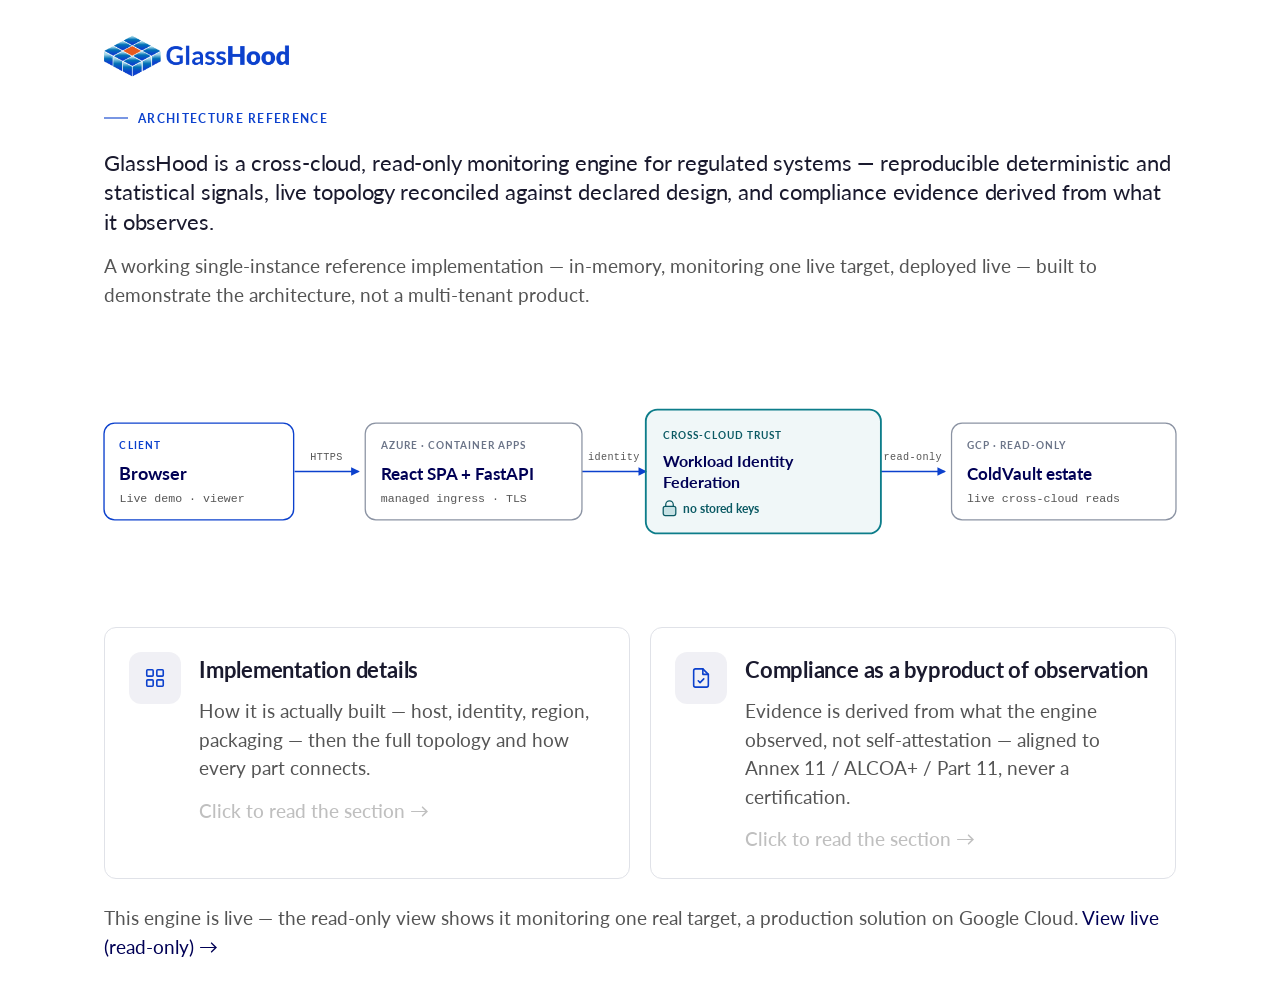
==== commit 31575e74: "content: restructure architecture page + v4 vertical diagram (REQ-GHA-015) Hero cards 4->2 (Implemen" ====
--- a/architecture/index.html
+++ b/architecture/index.html
@@ -6,7 +6,7 @@
   <!-- noindex until the deployment status is confirmed green. -->
   <meta name="robots" content="noindex, nofollow">
   <title>GlassHood — Monitoring Engine Architecture</title>
-  <meta name="description" content="GlassHood is a cross-cloud, agentless, read-only monitoring engine for regulated systems: reproducible deterministic and statistical signals, live topology reconciled against declared design, compliance evidence derived from what it observes.">
+  <meta name="description" content="GlassHood is a cross-cloud, read-only monitoring engine for regulated systems: reproducible deterministic and statistical signals, live topology reconciled against declared design, compliance evidence derived from what it observes.">
   <link rel="icon" href="/architecture/img/glasshood-icon.png">
   <link rel="preconnect" href="https://fonts.googleapis.com">
   <link rel="preconnect" href="https://fonts.gstatic.com" crossorigin>
@@ -27,7 +27,7 @@
 
     <!-- Hero — one clean sentence, engine-first -->
     <p class="pd-hero">
-      GlassHood is a cross-cloud, agentless, read-only monitoring engine for regulated systems
+      GlassHood is a cross-cloud, read-only monitoring engine for regulated systems
       &mdash; reproducible deterministic and statistical signals, live topology reconciled against
       declared design, and compliance evidence derived from what it observes.
     </p>
@@ -92,35 +92,13 @@
 
     <!-- Hero cards — four key architecture decisions, balanced 2x2 -->
     <div class="pd-cards">
-      <a href="#collection" class="pd-card" data-target="collection">
+      <a href="#implementation" class="pd-card" data-target="implementation">
         <span class="pd-card-icon">
-          <svg width="22" height="22" viewBox="0 0 24 24" fill="none" stroke="currentColor" stroke-width="1.75" stroke-linecap="round" stroke-linejoin="round" aria-hidden="true"><path d="M22 12h-4l-3 9L9 3l-3 9H2"/></svg>
+          <svg width="22" height="22" viewBox="0 0 24 24" fill="none" stroke="currentColor" stroke-width="1.75" stroke-linecap="round" stroke-linejoin="round" aria-hidden="true"><rect x="3" y="3" width="7" height="7" rx="1"/><rect x="14" y="3" width="7" height="7" rx="1"/><rect x="14" y="14" width="7" height="7" rx="1"/><rect x="3" y="14" width="7" height="7" rx="1"/></svg>
         </span>
         <div class="pd-card-body">
-          <h4 class="pd-card-title">Agentless, read-only collection</h4>
-          <p class="pd-card-summary">Collectors reach the target read-only &mdash; viewer-only token, no stored keys.</p>
-        </div>
-        <span class="pd-card-overlay" aria-hidden="true"><span class="pd-card-overlay-text">Click to read the section &rarr;</span></span>
-      </a>
-
-      <a href="#analysis" class="pd-card" data-target="analysis">
-        <span class="pd-card-icon">
-          <svg width="22" height="22" viewBox="0 0 24 24" fill="none" stroke="currentColor" stroke-width="1.75" stroke-linecap="round" stroke-linejoin="round" aria-hidden="true"><path d="M3 3v18h18"/><path d="m7 14 3-3 3 3 5-5"/></svg>
-        </span>
-        <div class="pd-card-body">
-          <h4 class="pd-card-title">Deterministic-first signals &mdash; AI explains, never originates</h4>
-          <p class="pd-card-summary">Rules, z-score anomaly and correlation produce every signal; the AI only narrates them &mdash; it never originates an alert.</p>
-        </div>
-        <span class="pd-card-overlay" aria-hidden="true"><span class="pd-card-overlay-text">Click to read the section &rarr;</span></span>
-      </a>
-
-      <a href="#topology" class="pd-card" data-target="topology">
-        <span class="pd-card-icon">
-          <svg width="22" height="22" viewBox="0 0 24 24" fill="none" stroke="currentColor" stroke-width="1.75" stroke-linecap="round" stroke-linejoin="round" aria-hidden="true"><circle cx="12" cy="5" r="2"/><circle cx="5" cy="19" r="2"/><circle cx="19" cy="19" r="2"/><path d="M12 7v4M12 11 5.5 17M12 11l6.5 6"/></svg>
-        </span>
-        <div class="pd-card-body">
-          <h4 class="pd-card-title">One in-memory model &mdash; observed reality plus declared intent</h4>
-          <p class="pd-card-summary">Live discovery merged with the declared design into one topology graph, rebuilt every cycle &mdash; held in memory, no database by design.</p>
+          <h4 class="pd-card-title">Implementation details</h4>
+          <p class="pd-card-summary">How it is actually built &mdash; host, identity, region, packaging &mdash; then the full topology and how every part connects.</p>
         </div>
         <span class="pd-card-overlay" aria-hidden="true"><span class="pd-card-overlay-text">Click to read the section &rarr;</span></span>
       </a>
@@ -147,130 +125,6 @@
     <!-- Detail sections (revealed on card click) -->
     <div class="pd-hidden-until-reveal">
 
-      <section class="pd-section" id="collection">
-        <h2>Collection &mdash; agentless, read-only, pull-based</h2>
-        <p class="note">
-          The whole flow, in order: a target system &rarr; <strong>agentless read-only collectors</strong> (this
-          section) &rarr; one topology graph (live discovery merged with the declared design) &rarr; a
-          deterministic + statistical tier that produces every signal &rarr; an AI layer that narrates on top
-          &rarr; compliance evidence and a read-only API. The sections below walk it in that order.
-        </p>
-        <p>
-          GlassHood installs nothing in the system it watches. Background collectors poll on cadences and,
-          <strong>toward the monitored target</strong>, every call is <code>list</code> / <code>get</code> /
-          <code>describe</code> &mdash; a search across the collector and discovery code finds zero
-          <code>create</code> / <code>delete</code> / <code>update</code> / <code>patch</code> /
-          <code>insert</code> calls toward the target. Read-only is enforced twice: by that call surface,
-          and by the identity itself &mdash; a <strong>short-lived, viewer-only federated token with no stored
-          keys</strong> (detail under Implementation). Even a full compromise of the engine cannot write to
-          the monitored system.
-        </p>
-        <p class="note">
-          The only write path anywhere in the system is the <strong>optional, default-off ServiceNow sync</strong>
-          (under Optional), which creates/updates incident tickets in a <em>separate</em> ITSM system &mdash;
-          never the monitored target.
-        </p>
-        <p>In this use case &mdash; monitoring a solution on Google Cloud &mdash; the collectors read:</p>
-        <ul class="tight">
-          <li><strong>Asset / topology discovery</strong> &mdash; enumerates the target&rsquo;s compute resources to build the topology graph (~5&nbsp;min).</li>
-          <li><strong>Monitoring metrics</strong> &mdash; load-balancer latency, request count, VM CPU (60&nbsp;s).</li>
-          <li><strong>Error logs</strong> &mdash; error-severity entries in a rolling 15-minute window (60&nbsp;s).</li>
-          <li><strong>Storage stats</strong> &mdash; object count, size and versioning of a data bucket (~5&nbsp;min).</li>
-          <li><strong>The target app&rsquo;s own health/metrics API</strong> &mdash; over HTTPS (30&nbsp;s).</li>
-        </ul>
-        <p>
-          The cross-cloud part is the host/target separation &mdash; the engine runs on one cloud and reads a
-          system on another, with no stored keys. Pointing it at a different target&rsquo;s stack means writing
-          new collectors, not just changing config. The architectural decision is the model itself: agentless,
-          pull-based, read-only by construction.
-        </p>
-      </section>
-
-      <section class="pd-section" id="analysis">
-        <h2>Analysis &mdash; deterministic signals first, AI on top</h2>
-        <p>
-          The signals that matter are produced by a <strong>deterministic + statistical tier</strong>, then an
-          AI layer explains them. The GxP payoff: <strong>every AI conclusion is backed by a deterministic,
-          reproducible signal a human can verify without the model.</strong>
-        </p>
-        <p><strong>The deterministic / statistical tier</strong> (reproducible, runs every build):</p>
-        <ul class="tight">
-          <li><strong>Rules engine</strong> &mdash; threshold rules with a 5-minute dedup window and a 1-hour alert TTL.</li>
-          <li><strong>Statistical anomaly detection</strong> &mdash; z-score over a rolling baseline, configurable sigma (default 3.0), warm-up minimum and a constant-baseline fallback.</li>
-          <li><strong>Correlator</strong> &mdash; ties anomalies to operational alerts and raises elevated-severity data-integrity signals.</li>
-        </ul>
-        <p>
-          These run together to produce every alert and anomaly. <strong>The AI layer runs strictly on top</strong>
-          of them &mdash; a <strong>model-agnostic external call</strong> to an inference-as-a-service Platform API
-          (swappable, with a streaming fallback, cached; no model weights in the engine). It synthesizes a
-          narrative health summary and a suggested 1&ndash;10 read; that read is an <em>AI synthesis</em>, not a
-          deterministic verdict, and it never originates an alert or anomaly &mdash; the underlying signals it
-          explains are the deterministic ones above, which a human can reproduce without the model.
-        </p>
-        <p class="note">
-          Engine vs instance: the AI prompt is currently tuned to this target (it knows this system&rsquo;s
-          components). Pointing the analysis at a different target means a new prompt profile &mdash; the
-          deterministic tier is target-agnostic; the AI narrative is target-tuned.
-        </p>
-      </section>
-
-      <section class="pd-section" id="topology">
-        <h2>One in-memory model &mdash; topology reconciled with declared design</h2>
-        <p>
-          The source of truth for topology is neither pure auto-discovery (which misses non-enumerable nodes and
-          carries no intended state) nor a pure declarative manifest (which goes stale the moment it is written).
-          GlassHood <strong>merges both</strong>: live discovery is overlaid with declarative YAML manifests into a
-          single enriched graph, rebuilt with fresh metrics every cycle.
-        </p>
-        <p>
-          Because the model carries observed reality <em>and</em> declared intent in one place, the gap between
-          what was designed and what is actually running is visible in the model rather than requiring a separate
-          system, and change between cycles is tracked. Every analysis layer reads from this one graph.
-        </p>
-      </section>
-
-      <section class="pd-section" id="state">
-        <h2>State &mdash; no-database core, retention is a separate write path</h2>
-        <p>
-          That model, and the alerts, anomalies and analysis around it, live in <strong>in-memory caches with no
-          database</strong>. A restart loses history by design &mdash; that keeps the observation core a pure
-          read/compute path with no write surface of its own. The live ALCOA+ audit trails are bounded in-memory
-          ring buffers (they drop oldest and reset on restart).
-        </p>
-        <p>
-          Durable retention is a deliberately <strong>separate, default-off write path</strong> (a hot/warm
-          analytics store plus cold object storage, with GxP no-auto-delete) &mdash; and it is also where the
-          <strong>enduring</strong> ALCOA+ evidence lands when a deployment needs it kept. Splitting
-          &ldquo;observe&rdquo; (in-memory, read-only) from &ldquo;retain&rdquo; (optional, write) is a boundary
-          decision with real blast-radius and data-retention consequences.
-        </p>
-      </section>
-
-      <section class="pd-section" id="compliance">
-        <h2>Compliance &mdash; a byproduct of observation, not a checkbox</h2>
-        <p>
-          Compliance is not a pre-baked attestation. Reports are generated <strong>on demand, derived from what
-          the engine actually observed</strong> &mdash; rule alerts, CVE findings and anomalies &mdash; with a
-          per-subsystem <strong>ALCOA+ audit trail</strong>. You cannot fake what the engine observed directly;
-          the evidence is the observation.
-        </p>
-        <p>
-          Those reports are <strong>aligned to</strong> EU GMP Annex 11, ALCOA+ and 21 CFR Part 11 and support
-          human review; they are unsigned and are <strong>not</strong> an independent validation or certification.
-          A qualified person reviews and adopts every artifact.
-        </p>
-      </section>
-
-      <section class="pd-section" id="access">
-        <h2>Access &amp; integration surface</h2>
-        <ul class="tight">
-          <li><strong>Auth</strong> &mdash; JWT, provider-agnostic (Auth0 SSO + local fallback), a 15-minute idle timeout aligned to Annex 11 §10.2, and RBAC roles (admin / operator / viewer).</li>
-          <li><strong>Guest access</strong> &mdash; an unauthenticated &ldquo;View live (read-only)&rdquo; entry showing the live topology under viewer RBAC, with a persistent &ldquo;Read-only · live system&rdquo; badge.</li>
-          <li><strong>Machine-readable</strong> &mdash; a report endpoint exposing an analysis + topology summary for external AI agents, API-key or Bearer authenticated.</li>
-          <li><strong>Supply-chain posture</strong> &mdash; continuous CVE scanning of declared components by CPE against the NVD API, with ALCOA+ status tracking.</li>
-        </ul>
-      </section>
-
       <section class="pd-section" id="implementation">
         <h2>Implementation details</h2>
         <p>
@@ -287,7 +141,7 @@
 
         <div class="arch-diagram arch-diagram--detail">
           <div class="arch-scroll">
-            <svg id="detail-svg" viewBox="0 0 1100 500" width="100%" style="display:block;height:auto" role="img" aria-label="Detailed GlassHood topology, vertically stacked."><defs><marker id="d3" viewBox="0 0 10 10" markerWidth="8" markerHeight="8" refX="8" refY="5" orient="auto" markerUnits="userSpaceOnUse"><path d="M0,0 L10,5 L0,10 z" fill="#0c41cd"/></marker></defs><rect x="40" y="104" width="430" height="322" rx="9" fill="#fbfbfc" stroke="#dcdfe6" stroke-width="1.2"/><rect x="520" y="104" width="205" height="322" rx="9" fill="rgba(13,125,138,0.05)" stroke="rgba(13,125,138,0.34)" stroke-width="1.7"/><rect x="775" y="104" width="305" height="322" rx="9" fill="#fbfbfc" stroke="#dcdfe6" stroke-width="1.2"/><text x="60" y="28" font-family="'Lato',sans-serif" font-size="11" font-weight="700" letter-spacing="0.09em" fill="#0c41cd">CLIENT</text><text x="48" y="98" font-family="'Lato',sans-serif" font-size="11" font-weight="700" letter-spacing="0.09em" fill="#6b7488">AZURE — CONTAINER APPS</text><text x="528" y="98" font-family="'Lato',sans-serif" font-size="11" font-weight="700" letter-spacing="0.09em" fill="#0b5a64">CROSS-CLOUD TRUST · WIF</text><text x="783" y="98" font-family="'Lato',sans-serif" font-size="11" font-weight="700" letter-spacing="0.09em" fill="#6b7488">GCP — READ-ONLY</text><rect x="60" y="36" width="180" height="50" rx="9" fill="#ffffff" stroke="#0c41cd" stroke-width="1.4"/><text x="76" y="60" font-family="'Lato',sans-serif" font-size="13" font-weight="700" fill="#000055">Browser</text><text x="76" y="77" font-family="ui-monospace,Menlo,monospace" font-size="10" font-weight="400" fill="#555555">viewer + admin</text><rect x="60" y="122" width="180" height="48" rx="9" fill="#ffffff" stroke="#8b93a3" stroke-width="1.3"/><text x="76" y="144" font-family="'Lato',sans-serif" font-size="13" font-weight="700" fill="#000055">React 18 SPA</text><text x="76" y="160" font-family="ui-monospace,Menlo,monospace" font-size="10" font-weight="400" fill="#555555">topology UI</text><rect x="60" y="186" width="180" height="56" rx="9" fill="#ffffff" stroke="#8b93a3" stroke-width="1.6"/><text x="76" y="209" font-family="'Lato',sans-serif" font-size="13" font-weight="700" fill="#000055">FastAPI backend</text><text x="76" y="225" font-family="ui-monospace,Menlo,monospace" font-size="10" font-weight="400" fill="#555555">REST API</text><rect x="60" y="300" width="180" height="76" rx="9" fill="#ffffff" stroke="#8b93a3" stroke-width="1.3"/><text x="76" y="323" font-family="'Lato',sans-serif" font-size="13" font-weight="700" fill="#000055">Topology-assembly</text><text x="76" y="339" font-family="'Lato',sans-serif" font-size="13" font-weight="700" fill="#000055">engine</text><text x="76" y="358" font-family="ui-monospace,Menlo,monospace" font-size="10" font-weight="400" fill="#555555">merges discovery · overlay</text><rect x="270" y="122" width="180" height="48" rx="9" fill="#ffffff" stroke="#0d7d8a" stroke-width="1.5"/><text x="286" y="144" font-family="'Lato',sans-serif" font-size="13" font-weight="700" fill="#000055">Auth + RBAC</text><text x="286" y="160" font-family="ui-monospace,Menlo,monospace" font-size="10" font-weight="400" fill="#555555">local JWT · viewer/op/admin</text><rect x="270" y="300" width="180" height="56" rx="9" fill="#ffffff" stroke="#8b93a3" stroke-width="1.3"/><text x="286" y="323" font-family="'Lato',sans-serif" font-size="13" font-weight="700" fill="#000055">Azure Files share</text><text x="286" y="340" font-family="ui-monospace,Menlo,monospace" font-size="10" font-weight="400" fill="#555555">runtime manifest</text><rect x="545" y="128" width="160" height="56" rx="9" fill="#ffffff" stroke="#0d7d8a" stroke-width="1.6"/><text x="561" y="150" font-family="'Lato',sans-serif" font-size="13" font-weight="700" fill="#000055">Azure Managed</text><text x="561" y="167" font-family="'Lato',sans-serif" font-size="13" font-weight="700" fill="#000055">Identity</text><rect x="545" y="210" width="160" height="56" rx="9" fill="#ffffff" stroke="#0d7d8a" stroke-width="1.7"/><text x="561" y="233" font-family="'Lato',sans-serif" font-size="13" font-weight="700" fill="#000055">WIF token broker</text><text x="561" y="250" font-family="ui-monospace,Menlo,monospace" font-size="10" font-weight="400" fill="#0b5a64">Entra MI → GCP</text><rect x="545" y="292" width="160" height="72" rx="9" fill="#ffffff" stroke="#0d7d8a" stroke-width="1.7"/><text x="561" y="315" font-family="'Lato',sans-serif" font-size="13" font-weight="700" fill="#000055">GCP STS exchange</text><text x="561" y="333" font-family="ui-monospace,Menlo,monospace" font-size="10" font-weight="400" fill="#555555">+ impersonate</text><text x="561" y="347" font-family="ui-monospace,Menlo,monospace" font-size="10" font-weight="400" fill="#555555">read-only SA</text><rect x="795" y="128" width="270" height="92" rx="9" fill="#ffffff" stroke="#8b93a3" stroke-width="1.3"/><text x="811" y="152" font-family="'Lato',sans-serif" font-size="13" font-weight="700" fill="#000055">GCP read APIs</text><text x="811" y="170" font-family="ui-monospace,Menlo,monospace" font-size="10" font-weight="400" fill="#555555">Logging · Monitoring · Asset Inventory</text><text x="811" y="184" font-family="ui-monospace,Menlo,monospace" font-size="10" font-weight="400" fill="#555555">Compute · GCS · Secret Manager</text><rect x="811" y="194" width="98" height="17" rx="8.5" fill="rgba(13,125,138,0.10)"/><text x="821" y="206" font-family="ui-monospace,Menlo,monospace" font-size="9" font-weight="700" fill="#0b5a64">KEYLESS · WIF</text><rect x="795" y="300" width="270" height="72" rx="9" fill="#ffffff" stroke="#8b93a3" stroke-width="1.3"/><text x="811" y="324" font-family="'Lato',sans-serif" font-size="13" font-weight="700" fill="#000055">ColdVault API</text><text x="811" y="342" font-family="ui-monospace,Menlo,monospace" font-size="10" font-weight="400" fill="#555555">coldvault.ai · health/metrics · AI chat</text><rect x="811" y="350" width="110" height="17" rx="8.5" fill="rgba(231,90,30,0.10)"/><text x="821" y="362" font-family="ui-monospace,Menlo,monospace" font-size="9" font-weight="700" fill="#9c3d10">HTTPS · API KEY</text><path d="M150,86 V122" fill="none" stroke="#0c41cd" stroke-width="1.7" marker-end="url(#d3)"/><path d="M150,170 V186" fill="none" stroke="#0c41cd" stroke-width="1.7" marker-end="url(#d3)"/><path d="M150,242 V300" fill="none" stroke="#0c41cd" stroke-width="1.7" marker-end="url(#d3)"/><path d="M240,200 H258 V146 H270" fill="none" stroke="#0c41cd" stroke-width="1.7" marker-end="url(#d3)"/><path d="M240,338 H270" fill="none" stroke="#0c41cd" stroke-width="1.7" marker-end="url(#d3)"/><path d="M240,224 H500 V156 H545" fill="none" stroke="#0c41cd" stroke-width="1.7" marker-end="url(#d3)"/><path d="M625,184 V210" fill="none" stroke="#0c41cd" stroke-width="1.7" marker-end="url(#d3)"/><path d="M625,266 V292" fill="none" stroke="#0c41cd" stroke-width="1.7" marker-end="url(#d3)"/><path d="M705,328 H795" fill="none" stroke="#0c41cd" stroke-width="1.7" marker-end="url(#d3)"/><path d="M60,214 H40 V452 H935 V372" fill="none" stroke="#0c41cd" stroke-width="1.7" marker-end="url(#d3)"/><text x="158" y="112" font-family="ui-monospace,Menlo,monospace" font-size="10" fill="#0c41cd">loads</text><text x="158" y="182" font-family="ui-monospace,Menlo,monospace" font-size="10" fill="#0c41cd">REST · JWT</text><text x="150" y="250" font-family="ui-monospace,Menlo,monospace" font-size="10" fill="#0c41cd">topology</text><text x="300" y="116" font-family="ui-monospace,Menlo,monospace" font-size="10" fill="#0c41cd">verify_token</text><text x="300" y="294" font-family="ui-monospace,Menlo,monospace" font-size="10" fill="#0c41cd">reads manifest</text><text x="300" y="218" font-family="ui-monospace,Menlo,monospace" font-size="10" fill="#0c41cd">managed identity</text><text x="632" y="202" font-family="ui-monospace,Menlo,monospace" font-size="10" fill="#0c41cd">MI token</text><text x="632" y="284" font-family="ui-monospace,Menlo,monospace" font-size="10" fill="#0b5a64">exchange</text><text x="712" y="322" font-family="ui-monospace,Menlo,monospace" font-size="10" fill="#0c41cd">read-only</text><text x="360" y="446" font-family="ui-monospace,Menlo,monospace" font-size="10" fill="#9c3d10">health/metrics + AI chat (SSE) · HTTPS + API key</text></svg>
+            <svg id="detail-svg" viewBox="0 0 1100 500" width="100%" style="display:block;height:auto" role="img" aria-label="Detailed GlassHood topology, vertically stacked."><defs><marker id="d3" viewBox="0 0 10 10" markerWidth="8" markerHeight="8" refX="8" refY="5" orient="auto" markerUnits="userSpaceOnUse"><path d="M0,0 L10,5 L0,10 z" fill="#0c41cd"/></marker></defs><rect x="40" y="104" width="430" height="322" rx="9" fill="#fbfbfc" stroke="#dcdfe6" stroke-width="1.2"/><rect x="520" y="104" width="205" height="322" rx="9" fill="rgba(13,125,138,0.05)" stroke="rgba(13,125,138,0.34)" stroke-width="1.7"/><rect x="775" y="104" width="305" height="322" rx="9" fill="#fbfbfc" stroke="#dcdfe6" stroke-width="1.2"/><text x="60" y="14" font-family="'Lato',sans-serif" font-size="11" font-weight="700" letter-spacing="0.09em" fill="#0c41cd">CLIENT</text><text x="48" y="98" font-family="'Lato',sans-serif" font-size="11" font-weight="700" letter-spacing="0.09em" fill="#6b7488">AZURE — CONTAINER APPS</text><text x="528" y="98" font-family="'Lato',sans-serif" font-size="11" font-weight="700" letter-spacing="0.09em" fill="#0b5a64">CROSS-CLOUD TRUST · WIF</text><text x="783" y="98" font-family="'Lato',sans-serif" font-size="11" font-weight="700" letter-spacing="0.09em" fill="#6b7488">GCP — READ-ONLY</text><rect x="60" y="20" width="180" height="50" rx="9" fill="#ffffff" stroke="#0c41cd" stroke-width="1.4"/><text x="76" y="44" font-family="'Lato',sans-serif" font-size="13" font-weight="700" fill="#000055">Browser</text><text x="76" y="61" font-family="ui-monospace,Menlo,monospace" font-size="10" font-weight="400" fill="#555555">viewer + admin</text><rect x="60" y="122" width="180" height="48" rx="9" fill="#ffffff" stroke="#8b93a3" stroke-width="1.3"/><text x="76" y="144" font-family="'Lato',sans-serif" font-size="13" font-weight="700" fill="#000055">React 18 SPA</text><text x="76" y="160" font-family="ui-monospace,Menlo,monospace" font-size="10" font-weight="400" fill="#555555">topology UI</text><rect x="60" y="186" width="180" height="56" rx="9" fill="#ffffff" stroke="#8b93a3" stroke-width="1.6"/><text x="76" y="209" font-family="'Lato',sans-serif" font-size="13" font-weight="700" fill="#000055">FastAPI backend</text><text x="76" y="225" font-family="ui-monospace,Menlo,monospace" font-size="10" font-weight="400" fill="#555555">REST API</text><rect x="60" y="300" width="180" height="76" rx="9" fill="#ffffff" stroke="#8b93a3" stroke-width="1.3"/><text x="76" y="323" font-family="'Lato',sans-serif" font-size="13" font-weight="700" fill="#000055">Topology-assembly</text><text x="76" y="339" font-family="'Lato',sans-serif" font-size="13" font-weight="700" fill="#000055">engine</text><text x="76" y="358" font-family="ui-monospace,Menlo,monospace" font-size="10" font-weight="400" fill="#555555">merges discovery · overlay</text><rect x="270" y="122" width="180" height="48" rx="9" fill="#ffffff" stroke="#0d7d8a" stroke-width="1.5"/><text x="286" y="144" font-family="'Lato',sans-serif" font-size="13" font-weight="700" fill="#000055">Auth + RBAC</text><text x="286" y="160" font-family="ui-monospace,Menlo,monospace" font-size="10" font-weight="400" fill="#555555">local JWT · viewer/op/admin</text><rect x="270" y="300" width="180" height="56" rx="9" fill="#ffffff" stroke="#8b93a3" stroke-width="1.3"/><text x="286" y="323" font-family="'Lato',sans-serif" font-size="13" font-weight="700" fill="#000055">Azure Files share</text><text x="286" y="340" font-family="ui-monospace,Menlo,monospace" font-size="10" font-weight="400" fill="#555555">runtime manifest</text><rect x="545" y="128" width="160" height="56" rx="9" fill="#ffffff" stroke="#0d7d8a" stroke-width="1.6"/><text x="561" y="150" font-family="'Lato',sans-serif" font-size="13" font-weight="700" fill="#000055">Azure Managed</text><text x="561" y="167" font-family="'Lato',sans-serif" font-size="13" font-weight="700" fill="#000055">Identity</text><rect x="545" y="210" width="160" height="56" rx="9" fill="#ffffff" stroke="#0d7d8a" stroke-width="1.7"/><text x="561" y="233" font-family="'Lato',sans-serif" font-size="13" font-weight="700" fill="#000055">WIF token broker</text><text x="561" y="250" font-family="ui-monospace,Menlo,monospace" font-size="10" font-weight="400" fill="#0b5a64">Entra MI → GCP</text><rect x="545" y="292" width="160" height="72" rx="9" fill="#ffffff" stroke="#0d7d8a" stroke-width="1.7"/><text x="561" y="315" font-family="'Lato',sans-serif" font-size="13" font-weight="700" fill="#000055">GCP STS exchange</text><text x="561" y="333" font-family="ui-monospace,Menlo,monospace" font-size="10" font-weight="400" fill="#555555">+ impersonate</text><text x="561" y="347" font-family="ui-monospace,Menlo,monospace" font-size="10" font-weight="400" fill="#555555">read-only SA</text><rect x="795" y="128" width="270" height="92" rx="9" fill="#ffffff" stroke="#8b93a3" stroke-width="1.3"/><text x="811" y="152" font-family="'Lato',sans-serif" font-size="13" font-weight="700" fill="#000055">GCP read APIs</text><text x="811" y="170" font-family="ui-monospace,Menlo,monospace" font-size="10" font-weight="400" fill="#555555">Logging · Monitoring · Asset Inventory</text><text x="811" y="184" font-family="ui-monospace,Menlo,monospace" font-size="10" font-weight="400" fill="#555555">Compute · GCS · Secret Manager</text><rect x="811" y="194" width="98" height="17" rx="8.5" fill="rgba(13,125,138,0.10)"/><text x="821" y="206" font-family="ui-monospace,Menlo,monospace" font-size="9" font-weight="700" fill="#0b5a64">KEYLESS · WIF</text><rect x="795" y="300" width="270" height="72" rx="9" fill="#ffffff" stroke="#8b93a3" stroke-width="1.3"/><text x="811" y="324" font-family="'Lato',sans-serif" font-size="13" font-weight="700" fill="#000055">ColdVault API</text><text x="811" y="342" font-family="ui-monospace,Menlo,monospace" font-size="10" font-weight="400" fill="#555555">coldvault.ai · health/metrics · AI chat</text><rect x="811" y="350" width="110" height="17" rx="8.5" fill="rgba(231,90,30,0.10)"/><text x="821" y="362" font-family="ui-monospace,Menlo,monospace" font-size="9" font-weight="700" fill="#9c3d10">HTTPS · API KEY</text><path d="M150,70 V122" fill="none" stroke="#0c41cd" stroke-width="1.7" marker-end="url(#d3)"/><path d="M150,170 V186" fill="none" stroke="#0c41cd" stroke-width="1.7" marker-end="url(#d3)"/><path d="M150,242 V300" fill="none" stroke="#0c41cd" stroke-width="1.7" marker-end="url(#d3)"/><path d="M240,200 H258 V146 H270" fill="none" stroke="#0c41cd" stroke-width="1.7" marker-end="url(#d3)"/><path d="M240,338 H270" fill="none" stroke="#0c41cd" stroke-width="1.7" marker-end="url(#d3)"/><path d="M240,224 H500 V156 H545" fill="none" stroke="#0c41cd" stroke-width="1.7" marker-end="url(#d3)"/><path d="M625,184 V210" fill="none" stroke="#0c41cd" stroke-width="1.7" marker-end="url(#d3)"/><path d="M625,266 V292" fill="none" stroke="#0c41cd" stroke-width="1.7" marker-end="url(#d3)"/><path d="M705,328 H795" fill="none" stroke="#0c41cd" stroke-width="1.7" marker-end="url(#d3)"/><path d="M240,236 H250 V452 H935 V372" fill="none" stroke="#0c41cd" stroke-width="1.7" marker-end="url(#d3)"/><text x="158" y="112" font-family="ui-monospace,Menlo,monospace" font-size="10" fill="#0c41cd">loads</text><text x="158" y="182" font-family="ui-monospace,Menlo,monospace" font-size="10" fill="#0c41cd">REST · JWT</text><text x="150" y="250" font-family="ui-monospace,Menlo,monospace" font-size="10" fill="#0c41cd">topology</text><text x="300" y="116" font-family="ui-monospace,Menlo,monospace" font-size="10" fill="#0c41cd">verify_token</text><text x="300" y="294" font-family="ui-monospace,Menlo,monospace" font-size="10" fill="#0c41cd">reads manifest</text><text x="300" y="218" font-family="ui-monospace,Menlo,monospace" font-size="10" fill="#0c41cd">managed identity</text><text x="632" y="202" font-family="ui-monospace,Menlo,monospace" font-size="10" fill="#0c41cd">MI token</text><text x="632" y="284" font-family="ui-monospace,Menlo,monospace" font-size="10" fill="#0b5a64">exchange</text><text x="712" y="322" font-family="ui-monospace,Menlo,monospace" font-size="10" fill="#0c41cd">read-only</text><text x="420" y="446" font-family="ui-monospace,Menlo,monospace" font-size="10" fill="#9c3d10">health/metrics + AI chat (SSE) · HTTPS + API key</text></svg>
           </div>
           <div class="arch-legend">
             <span><i class="ln"></i> Live request path</span>
@@ -297,7 +151,6 @@
             <span><b class="bk" style="color:#0b5a64;background:rgba(13,125,138,0.10)">KEYLESS</b> WIF spine</span>
             <span><b class="bk" style="color:#9c3d10;background:rgba(231,90,30,0.10)">API KEY</b> ColdVault</span>
           </div>
-          <p class="diagram-caption">Read-only &middot; cross-cloud &mdash; the engine federates a short-lived, viewer-only identity into the monitored cloud; it observes, never modifies.</p>
         </div>
 
         <details class="detail-block">
@@ -344,27 +197,126 @@
         </details>
       </section>
 
-      <section class="pd-section" id="optional">
-        <h2>Optional &mdash; opt-in, off by default</h2>
+      <section class="pd-section" id="collection">
+        <h2>Collection &mdash; read-only, pull-based</h2>
+        <p class="note">
+          The whole flow, in order: a target system &rarr; <strong>read-only collectors</strong> (this
+          section) &rarr; one topology graph (live discovery merged with the declared design) &rarr; a
+          deterministic + statistical tier that produces every signal &rarr; an AI layer that narrates on top
+          &rarr; compliance evidence and a read-only API. The sections below walk it in that order.
+        </p>
+        <p>
+          GlassHood installs nothing in the system it watches. Background collectors poll on cadences and,
+          <strong>toward the monitored target</strong>, every call is <code>list</code> / <code>get</code> /
+          <code>describe</code> &mdash; a search across the collector and discovery code finds zero
+          <code>create</code> / <code>delete</code> / <code>update</code> / <code>patch</code> /
+          <code>insert</code> calls toward the target. Read-only is enforced twice: by that call surface,
+          and by the identity itself &mdash; a <strong>short-lived, viewer-only federated token with no stored
+          keys</strong> (detail under Implementation). Even a full compromise of the engine cannot write to
+          the monitored system.
+        </p>
+        <p>In this use case &mdash; monitoring a solution on Google Cloud &mdash; the collectors read:</p>
         <ul class="tight">
-          <li><strong>Retention pipeline</strong> &mdash; a hot/warm analytics store + cold object storage with GxP no-auto-delete (a separate write path, off by default; also the durable ALCOA+ sink).</li>
-          <li><strong>ServiceNow sync</strong> &mdash; incident/change sync and correlation; writes tickets to a separate ITSM system (the only write path in the product), enabled per deployment.</li>
-          <li><strong>Org-wide discovery</strong> &mdash; multi-project discovery; the default deployment uses single-project.</li>
+          <li><strong>Asset / topology discovery</strong> &mdash; enumerates the target&rsquo;s compute resources to build the topology graph (~5&nbsp;min).</li>
+          <li><strong>Monitoring metrics</strong> &mdash; load-balancer latency, request count, VM CPU (60&nbsp;s).</li>
+          <li><strong>Error logs</strong> &mdash; error-severity entries in a rolling 15-minute window (60&nbsp;s).</li>
+          <li><strong>Storage stats</strong> &mdash; object count, size and versioning of a data bucket (~5&nbsp;min).</li>
+          <li><strong>The target app&rsquo;s own health/metrics API</strong> &mdash; over HTTPS (30&nbsp;s).</li>
         </ul>
-      </section>
-
-      <section class="pd-section" id="roadmap">
-        <h2>Roadmap &mdash; not yet built</h2>
+        <p>
+          The cross-cloud part is the host/target separation &mdash; the engine runs on one cloud and reads a
+          system on another, with no stored keys. Pointing it at a different target&rsquo;s stack means writing
+          new collectors, not just changing config. The architectural decision is the model itself:
+          pull-based, read-only by construction.
+        </p>
+      </section>
+
+      <section class="pd-section" id="analysis">
+        <h2>Analysis &mdash; deterministic signals first, AI on top</h2>
+        <p>
+          The signals that matter are produced by a <strong>deterministic + statistical tier</strong>, then an
+          AI layer explains them. The GxP payoff: <strong>every AI conclusion is backed by a deterministic,
+          reproducible signal a human can verify without the model.</strong>
+        </p>
+        <p><strong>The deterministic / statistical tier</strong> (reproducible, runs every build):</p>
         <ul class="tight">
-          <li>A &ldquo;Sign in with Microsoft&rdquo; (Entra ID) SSO button &mdash; the auth layer is already provider-agnostic.</li>
-          <li>A fully runtime-injected image carrying zero internal identifiers.</li>
-          <li>Azure Confidential Computing (AMD SEV-SNP / Intel TDX) + Microsoft Azure Attestation &mdash; a hardware-rooted attestation endpoint.</li>
-          <li>A Databricks medallion lakehouse + Power BI analytics layer.</li>
+          <li><strong>Rules engine</strong> &mdash; threshold rules with a 5-minute dedup window and a 1-hour alert TTL.</li>
+          <li><strong>Statistical anomaly detection</strong> &mdash; z-score over a rolling baseline, configurable sigma (default 3.0), warm-up minimum and a constant-baseline fallback.</li>
+          <li><strong>Correlator</strong> &mdash; ties anomalies to operational alerts and raises elevated-severity data-integrity signals.</li>
         </ul>
+        <p>
+          These run together to produce every alert and anomaly. <strong>The AI layer runs strictly on top</strong>
+          of them &mdash; a <strong>model-agnostic external call</strong> to an inference-as-a-service Platform API
+          (swappable, with a streaming fallback, cached; no model weights in the engine). It synthesizes a
+          narrative health summary and a suggested 1&ndash;10 read; that read is an <em>AI synthesis</em>, not a
+          deterministic verdict, and it never originates an alert or anomaly &mdash; the underlying signals it
+          explains are the deterministic ones above, which a human can reproduce without the model.
+        </p>
+        <p class="note">
+          Engine vs instance: the AI prompt is currently tuned to this target (it knows this system&rsquo;s
+          components). Pointing the analysis at a different target means a new prompt profile &mdash; the
+          deterministic tier is target-agnostic; the AI narrative is target-tuned.
+        </p>
+      </section>
+
+      <section class="pd-section" id="topology">
+        <h2>One in-memory model &mdash; topology reconciled with declared design</h2>
+        <p>
+          The source of truth for topology is neither pure auto-discovery (which misses non-enumerable nodes and
+          carries no intended state) nor a pure declarative manifest (which goes stale the moment it is written).
+          GlassHood <strong>merges both</strong>: live discovery is overlaid with declarative YAML manifests into a
+          single enriched graph, rebuilt with fresh metrics every cycle.
+        </p>
+        <p>
+          Because the model carries observed reality <em>and</em> declared intent in one place, the gap between
+          what was designed and what is actually running is visible in the model rather than requiring a separate
+          system, and change between cycles is tracked. Every analysis layer reads from this one graph.
+        </p>
+      </section>
+
+      <section class="pd-section" id="state">
+        <h2>State &mdash; no-database core, retention is a separate write path</h2>
+        <p>
+          That model, and the alerts, anomalies and analysis around it, live in <strong>in-memory caches with no
+          database</strong>. A restart loses history by design &mdash; that keeps the observation core a pure
+          read/compute path with no write surface of its own. The live ALCOA+ audit trails are bounded in-memory
+          ring buffers (they drop oldest and reset on restart).
+        </p>
+        <p>
+          Durable retention is a deliberately <strong>separate, default-off write path</strong> (a hot/warm
+          analytics store plus cold object storage, with GxP no-auto-delete) &mdash; and it is also where the
+          <strong>enduring</strong> ALCOA+ evidence lands when a deployment needs it kept. Splitting
+          &ldquo;observe&rdquo; (in-memory, read-only) from &ldquo;retain&rdquo; (optional, write) is a boundary
+          decision with real blast-radius and data-retention consequences.
+        </p>
+      </section>
+
+      <section class="pd-section" id="access">
+        <h2>Access &amp; integration surface</h2>
+        <ul class="tight">
+          <li><strong>Auth</strong> &mdash; JWT, provider-agnostic (Auth0 SSO + local fallback), a 15-minute idle timeout aligned to Annex 11 §10.2, and RBAC roles (admin / operator / viewer).</li>
+          <li><strong>Guest access</strong> &mdash; an unauthenticated &ldquo;View live (read-only)&rdquo; entry showing the live topology under viewer RBAC, with a persistent &ldquo;Read-only · live system&rdquo; badge.</li>
+          <li><strong>Machine-readable</strong> &mdash; a report endpoint exposing an analysis + topology summary for external AI agents, API-key or Bearer authenticated.</li>
+          <li><strong>Supply-chain posture</strong> &mdash; continuous CVE scanning of declared components by CPE against the NVD API, with ALCOA+ status tracking.</li>
+        </ul>
+      </section>
+
+      <section class="pd-section" id="compliance">
+        <h2>Compliance &mdash; a byproduct of observation, not a checkbox</h2>
+        <p>
+          Compliance is not a pre-baked attestation. Reports are generated <strong>on demand, derived from what
+          the engine actually observed</strong> &mdash; rule alerts, CVE findings and anomalies &mdash; with a
+          per-subsystem <strong>ALCOA+ audit trail</strong>. You cannot fake what the engine observed directly;
+          the evidence is the observation.
+        </p>
+        <p>
+          Those reports are <strong>aligned to</strong> EU GMP Annex 11, ALCOA+ and 21 CFR Part 11 and support
+          human review; they are unsigned and are <strong>not</strong> an independent validation or certification.
+          A qualified person reviews and adopts every artifact.
+        </p>
       </section>
 
     </div>
-
   </div>
 </div>
 <script src="/architecture/app.js"></script>
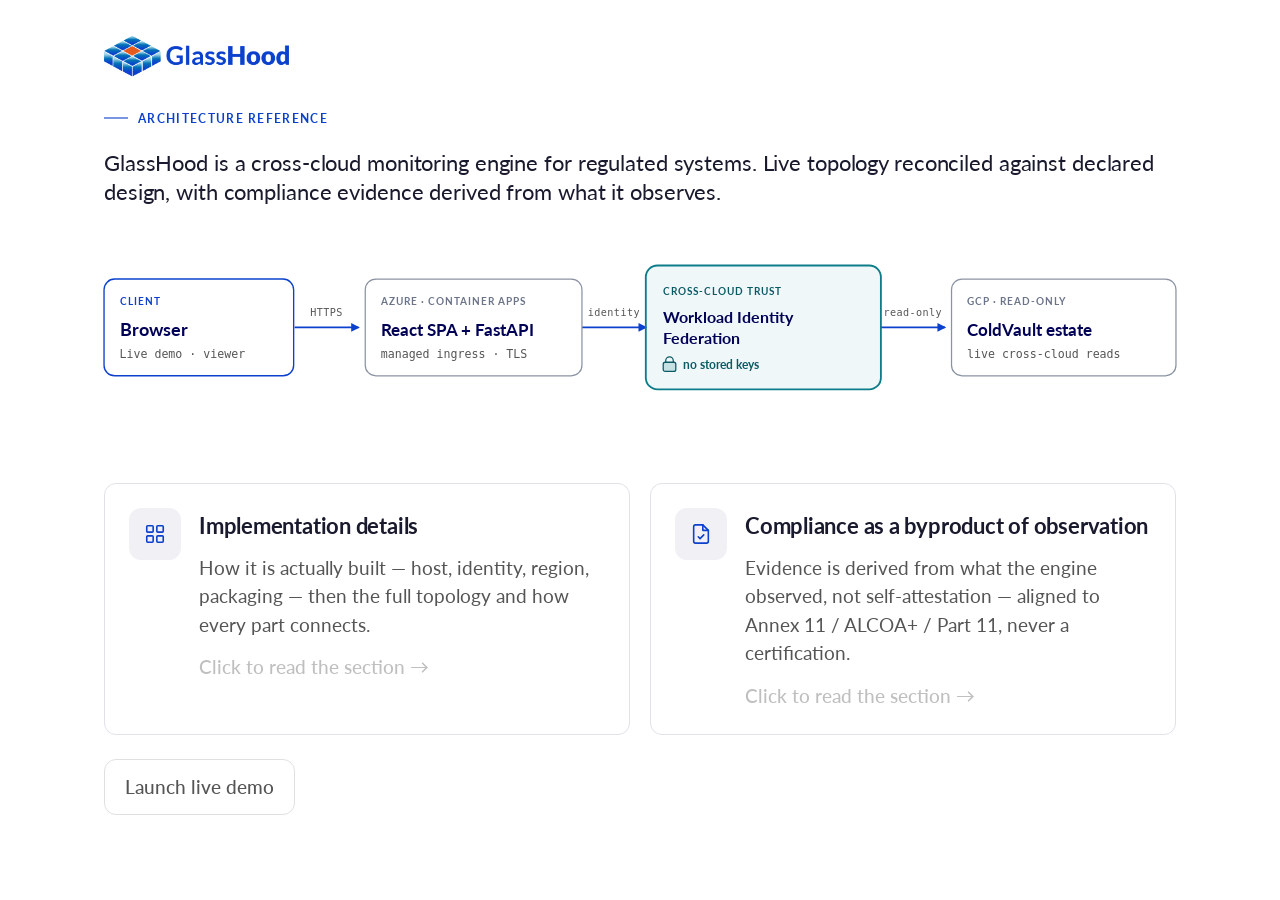
==== commit 3290998d: "content: tighten hero + drop scope line + reduce space above diagram + Abbreviations box (REQ-GHA-01" ====
--- a/architecture/index.html
+++ b/architecture/index.html
@@ -6,12 +6,12 @@
   <!-- noindex until the deployment status is confirmed green. -->
   <meta name="robots" content="noindex, nofollow">
   <title>GlassHood — Monitoring Engine Architecture</title>
-  <meta name="description" content="GlassHood is a cross-cloud, read-only monitoring engine for regulated systems: reproducible deterministic and statistical signals, live topology reconciled against declared design, compliance evidence derived from what it observes.">
+  <meta name="description" content="GlassHood is a cross-cloud monitoring engine for regulated systems — live topology reconciled against declared design, with compliance evidence derived from what it observes.">
   <link rel="icon" href="/architecture/img/glasshood-icon.png">
   <link rel="preconnect" href="https://fonts.googleapis.com">
   <link rel="preconnect" href="https://fonts.gstatic.com" crossorigin>
   <link href="https://fonts.googleapis.com/css2?family=Lato:wght@100;300;400;700&display=swap" rel="stylesheet">
-  <link rel="stylesheet" href="/architecture/styles.css?v=11">
+  <link rel="stylesheet" href="/architecture/styles.css?v=15">
 </head>
 <body>
 <div class="container">
@@ -27,20 +27,13 @@
 
     <!-- Hero — one clean sentence, engine-first -->
     <p class="pd-hero">
-      GlassHood is a cross-cloud, read-only monitoring engine for regulated systems
-      &mdash; reproducible deterministic and statistical signals, live topology reconciled against
-      declared design, and compliance evidence derived from what it observes.
-    </p>
-
-    <!-- One quiet scope line (honesty, no box) -->
-    <p class="scope-line">
-      A working single-instance reference implementation &mdash; in-memory, monitoring one live target,
-      deployed live &mdash; built to demonstrate the architecture, not a multi-tenant product.
+      GlassHood is a cross-cloud monitoring engine for regulated systems. Live topology reconciled
+      against declared design, with compliance evidence derived from what it observes.
     </p>
 
     <!-- High-level overview diagram (borderless, full card-width) -->
     <div class="arch-diagram arch-diagram--overview" role="img" aria-label="High-level: browser to the Azure application, across the key-less Workload Identity Federation trust bridge, into the read-only Google Cloud estate.">
-      <svg viewBox="26 0 1108 268" width="100%" style="display:block;height:auto;font-family:'Lato',sans-serif;overflow:visible;" role="img" aria-label="Overview: Browser to Azure application, across the Workload Identity Federation trust bridge, into the GCP read-only estate.">
+      <svg viewBox="26 28 1108 240" width="100%" style="display:block;height:auto;font-family:'Lato',sans-serif;overflow:visible;" role="img" aria-label="Overview: Browser to Azure application, across the Workload Identity Federation trust bridge, into the GCP read-only estate.">
         <defs>
           <marker id="ov-ar" viewBox="0 0 10 10" markerWidth="9" markerHeight="9" refX="8.4" refY="5" orient="auto" markerUnits="userSpaceOnUse"><path d="M0,0 L10,5 L0,10 z" fill="#0c41cd"></path></marker>
         </defs>
@@ -115,12 +108,10 @@
       </a>
     </div>
 
-    <!-- Quiet live-view link — this is an evaluator page, not a buyer CTA -->
-    <p class="live-view-note">
-      This engine is live &mdash; the read-only view shows it monitoring one real target, a production
-      solution on Google Cloud.
-      <a href="https://glasshood.ai" target="_blank" rel="noopener noreferrer">View live (read-only) &rarr;</a>
-    </p>
+    <!-- Launch live demo button (below the hero cards) -->
+    <div class="arch-cta">
+      <a href="https://glasshood.ai/demo" class="button" target="_blank" rel="noopener noreferrer">Launch live demo</a>
+    </div>
 
     <!-- Detail sections (revealed on card click) -->
     <div class="pd-hidden-until-reveal">
@@ -152,8 +143,139 @@
             <span><b class="bk" style="color:#9c3d10;background:rgba(231,90,30,0.10)">API KEY</b> ColdVault</span>
           </div>
         </div>
-
-        <details class="detail-block">
+      <details class="detail-block">
+          <summary>Abbreviations</summary>
+          <div>
+            <ul class="tight">
+              <li><strong>SPA</strong> &mdash; Single-Page Application: the React front-end that loads once in the browser and updates in place, with no full page reloads.</li>
+              <li><strong>RBAC</strong> &mdash; Role-Based Access Control: the app&rsquo;s own roles (viewer / operator / admin) deciding what each signed-in user may do.</li>
+              <li><strong>WIF</strong> &mdash; Workload Identity Federation: the key-less mechanism that lets the Azure app obtain short-lived, read-only Google credentials with no stored service-account key.</li>
+              <li><strong>STS</strong> &mdash; Security Token Service: Google&rsquo;s endpoint that exchanges the federated Azure token for a short-lived Google access token.</li>
+            </ul>
+          </div>
+        </details>
+      </section>
+
+      <section class="pd-section" id="collection">
+        <h2>Collection &mdash; read-only, pull-based</h2>
+        <p class="note">
+          The whole flow, in order: a target system &rarr; <strong>read-only collectors</strong> (this
+          section) &rarr; one topology graph (live discovery merged with the declared design) &rarr; a
+          deterministic + statistical tier that produces every signal &rarr; an AI layer that narrates on top
+          &rarr; compliance evidence and a read-only API. The sections below walk it in that order.
+        </p>
+        <p>
+          GlassHood installs nothing in the system it watches. Background collectors poll on cadences and,
+          <strong>toward the monitored target</strong>, every call is <code>list</code> / <code>get</code> /
+          <code>describe</code> &mdash; a search across the collector and discovery code finds zero
+          <code>create</code> / <code>delete</code> / <code>update</code> / <code>patch</code> /
+          <code>insert</code> calls toward the target. Read-only is enforced twice: by that call surface,
+          and by the identity itself &mdash; a <strong>short-lived, viewer-only federated token with no stored
+          keys</strong> (detail under Implementation). Even a full compromise of the engine cannot write to
+          the monitored system.
+        </p>
+        <p>In this use case &mdash; monitoring a solution on Google Cloud &mdash; the collectors read:</p>
+        <ul class="tight">
+          <li><strong>Asset / topology discovery</strong> &mdash; enumerates the target&rsquo;s compute resources to build the topology graph (~5&nbsp;min).</li>
+          <li><strong>Monitoring metrics</strong> &mdash; load-balancer latency, request count, VM CPU (60&nbsp;s).</li>
+          <li><strong>Error logs</strong> &mdash; error-severity entries in a rolling 15-minute window (60&nbsp;s).</li>
+          <li><strong>Storage stats</strong> &mdash; object count, size and versioning of a data bucket (~5&nbsp;min).</li>
+          <li><strong>The target app&rsquo;s own health/metrics API</strong> &mdash; over HTTPS (30&nbsp;s).</li>
+        </ul>
+        <p>
+          The cross-cloud part is the host/target separation &mdash; the engine runs on one cloud and reads a
+          system on another, with no stored keys. Pointing it at a different target&rsquo;s stack means writing
+          new collectors, not just changing config. The architectural decision is the model itself:
+          pull-based, read-only by construction.
+        </p>
+      </section>
+
+      <section class="pd-section" id="analysis">
+        <h2>Analysis &mdash; deterministic signals first, AI on top</h2>
+        <p>
+          The signals that matter are produced by a <strong>deterministic + statistical tier</strong>, then an
+          AI layer explains them. The GxP payoff: <strong>every AI conclusion is backed by a deterministic,
+          reproducible signal a human can verify without the model.</strong>
+        </p>
+        <p><strong>The deterministic / statistical tier</strong> (reproducible, runs every build):</p>
+        <ul class="tight">
+          <li><strong>Rules engine</strong> &mdash; threshold rules with a 5-minute dedup window and a 1-hour alert TTL.</li>
+          <li><strong>Statistical anomaly detection</strong> &mdash; z-score over a rolling baseline, configurable sigma (default 3.0), warm-up minimum and a constant-baseline fallback.</li>
+          <li><strong>Correlator</strong> &mdash; ties anomalies to operational alerts and raises elevated-severity data-integrity signals.</li>
+        </ul>
+        <p>
+          These run together to produce every alert and anomaly. <strong>The AI layer runs strictly on top</strong>
+          of them &mdash; a <strong>model-agnostic external call</strong> to an inference-as-a-service Platform API
+          (swappable, with a streaming fallback, cached; no model weights in the engine). It synthesizes a
+          narrative health summary and a suggested 1&ndash;10 read; that read is an <em>AI synthesis</em>, not a
+          deterministic verdict, and it never originates an alert or anomaly &mdash; the underlying signals it
+          explains are the deterministic ones above, which a human can reproduce without the model.
+        </p>
+        <p class="note">
+          Engine vs instance: the AI prompt is currently tuned to this target (it knows this system&rsquo;s
+          components). Pointing the analysis at a different target means a new prompt profile &mdash; the
+          deterministic tier is target-agnostic; the AI narrative is target-tuned.
+        </p>
+      </section>
+
+      <section class="pd-section" id="topology">
+        <h2>One in-memory model &mdash; topology reconciled with declared design</h2>
+        <p>
+          The source of truth for topology is neither pure auto-discovery (which misses non-enumerable nodes and
+          carries no intended state) nor a pure declarative manifest (which goes stale the moment it is written).
+          GlassHood <strong>merges both</strong>: live discovery is overlaid with declarative YAML manifests into a
+          single enriched graph, rebuilt with fresh metrics every cycle.
+        </p>
+        <p>
+          Because the model carries observed reality <em>and</em> declared intent in one place, the gap between
+          what was designed and what is actually running is visible in the model rather than requiring a separate
+          system, and change between cycles is tracked. Every analysis layer reads from this one graph.
+        </p>
+      </section>
+
+      <section class="pd-section" id="state">
+        <h2>State &mdash; no-database core, retention is a separate write path</h2>
+        <p>
+          That model, and the alerts, anomalies and analysis around it, live in <strong>in-memory caches with no
+          database</strong>. A restart loses history by design &mdash; that keeps the observation core a pure
+          read/compute path with no write surface of its own. The live ALCOA+ audit trails are bounded in-memory
+          ring buffers (they drop oldest and reset on restart).
+        </p>
+        <p>
+          Durable retention is a deliberately <strong>separate, default-off write path</strong> (a hot/warm
+          analytics store plus cold object storage, with GxP no-auto-delete) &mdash; and it is also where the
+          <strong>enduring</strong> ALCOA+ evidence lands when a deployment needs it kept. Splitting
+          &ldquo;observe&rdquo; (in-memory, read-only) from &ldquo;retain&rdquo; (optional, write) is a boundary
+          decision with real blast-radius and data-retention consequences.
+        </p>
+      </section>
+
+      <section class="pd-section" id="access">
+        <h2>Access &amp; integration surface</h2>
+        <ul class="tight">
+          <li><strong>Auth</strong> &mdash; JWT, provider-agnostic (Auth0 SSO + local fallback), a 15-minute idle timeout aligned to Annex 11 §10.2, and RBAC roles (admin / operator / viewer).</li>
+          <li><strong>Guest access</strong> &mdash; an unauthenticated &ldquo;View live (read-only)&rdquo; entry showing the live topology under viewer RBAC, with a persistent &ldquo;Read-only · live system&rdquo; badge.</li>
+          <li><strong>Machine-readable</strong> &mdash; a report endpoint exposing an analysis + topology summary for external AI agents, API-key or Bearer authenticated.</li>
+          <li><strong>Supply-chain posture</strong> &mdash; continuous CVE scanning of declared components by CPE against the NVD API, with ALCOA+ status tracking.</li>
+        </ul>
+      </section>
+
+      <section class="pd-section" id="compliance">
+        <h2>Compliance &mdash; a byproduct of observation, not a checkbox</h2>
+        <p>
+          Compliance is not a pre-baked attestation. Reports are generated <strong>on demand, derived from what
+          the engine actually observed</strong> &mdash; rule alerts, CVE findings and anomalies &mdash; with a
+          per-subsystem <strong>ALCOA+ audit trail</strong>. You cannot fake what the engine observed directly;
+          the evidence is the observation.
+        </p>
+        <p>
+          Those reports are <strong>aligned to</strong> EU GMP Annex 11, ALCOA+ and 21 CFR Part 11 and support
+          human review; they are unsigned and are <strong>not</strong> an independent validation or certification.
+          A qualified person reviews and adopts every artifact.
+        </p>
+      </section>
+
+      <details class="detail-block">
           <summary>Identity mechanism &mdash; detail</summary>
           <div>
             <p>
@@ -195,126 +317,7 @@
             </div>
           </div>
         </details>
-      </section>
-
-      <section class="pd-section" id="collection">
-        <h2>Collection &mdash; read-only, pull-based</h2>
-        <p class="note">
-          The whole flow, in order: a target system &rarr; <strong>read-only collectors</strong> (this
-          section) &rarr; one topology graph (live discovery merged with the declared design) &rarr; a
-          deterministic + statistical tier that produces every signal &rarr; an AI layer that narrates on top
-          &rarr; compliance evidence and a read-only API. The sections below walk it in that order.
-        </p>
-        <p>
-          GlassHood installs nothing in the system it watches. Background collectors poll on cadences and,
-          <strong>toward the monitored target</strong>, every call is <code>list</code> / <code>get</code> /
-          <code>describe</code> &mdash; a search across the collector and discovery code finds zero
-          <code>create</code> / <code>delete</code> / <code>update</code> / <code>patch</code> /
-          <code>insert</code> calls toward the target. Read-only is enforced twice: by that call surface,
-          and by the identity itself &mdash; a <strong>short-lived, viewer-only federated token with no stored
-          keys</strong> (detail under Implementation). Even a full compromise of the engine cannot write to
-          the monitored system.
-        </p>
-        <p>In this use case &mdash; monitoring a solution on Google Cloud &mdash; the collectors read:</p>
-        <ul class="tight">
-          <li><strong>Asset / topology discovery</strong> &mdash; enumerates the target&rsquo;s compute resources to build the topology graph (~5&nbsp;min).</li>
-          <li><strong>Monitoring metrics</strong> &mdash; load-balancer latency, request count, VM CPU (60&nbsp;s).</li>
-          <li><strong>Error logs</strong> &mdash; error-severity entries in a rolling 15-minute window (60&nbsp;s).</li>
-          <li><strong>Storage stats</strong> &mdash; object count, size and versioning of a data bucket (~5&nbsp;min).</li>
-          <li><strong>The target app&rsquo;s own health/metrics API</strong> &mdash; over HTTPS (30&nbsp;s).</li>
-        </ul>
-        <p>
-          The cross-cloud part is the host/target separation &mdash; the engine runs on one cloud and reads a
-          system on another, with no stored keys. Pointing it at a different target&rsquo;s stack means writing
-          new collectors, not just changing config. The architectural decision is the model itself:
-          pull-based, read-only by construction.
-        </p>
-      </section>
-
-      <section class="pd-section" id="analysis">
-        <h2>Analysis &mdash; deterministic signals first, AI on top</h2>
-        <p>
-          The signals that matter are produced by a <strong>deterministic + statistical tier</strong>, then an
-          AI layer explains them. The GxP payoff: <strong>every AI conclusion is backed by a deterministic,
-          reproducible signal a human can verify without the model.</strong>
-        </p>
-        <p><strong>The deterministic / statistical tier</strong> (reproducible, runs every build):</p>
-        <ul class="tight">
-          <li><strong>Rules engine</strong> &mdash; threshold rules with a 5-minute dedup window and a 1-hour alert TTL.</li>
-          <li><strong>Statistical anomaly detection</strong> &mdash; z-score over a rolling baseline, configurable sigma (default 3.0), warm-up minimum and a constant-baseline fallback.</li>
-          <li><strong>Correlator</strong> &mdash; ties anomalies to operational alerts and raises elevated-severity data-integrity signals.</li>
-        </ul>
-        <p>
-          These run together to produce every alert and anomaly. <strong>The AI layer runs strictly on top</strong>
-          of them &mdash; a <strong>model-agnostic external call</strong> to an inference-as-a-service Platform API
-          (swappable, with a streaming fallback, cached; no model weights in the engine). It synthesizes a
-          narrative health summary and a suggested 1&ndash;10 read; that read is an <em>AI synthesis</em>, not a
-          deterministic verdict, and it never originates an alert or anomaly &mdash; the underlying signals it
-          explains are the deterministic ones above, which a human can reproduce without the model.
-        </p>
-        <p class="note">
-          Engine vs instance: the AI prompt is currently tuned to this target (it knows this system&rsquo;s
-          components). Pointing the analysis at a different target means a new prompt profile &mdash; the
-          deterministic tier is target-agnostic; the AI narrative is target-tuned.
-        </p>
-      </section>
-
-      <section class="pd-section" id="topology">
-        <h2>One in-memory model &mdash; topology reconciled with declared design</h2>
-        <p>
-          The source of truth for topology is neither pure auto-discovery (which misses non-enumerable nodes and
-          carries no intended state) nor a pure declarative manifest (which goes stale the moment it is written).
-          GlassHood <strong>merges both</strong>: live discovery is overlaid with declarative YAML manifests into a
-          single enriched graph, rebuilt with fresh metrics every cycle.
-        </p>
-        <p>
-          Because the model carries observed reality <em>and</em> declared intent in one place, the gap between
-          what was designed and what is actually running is visible in the model rather than requiring a separate
-          system, and change between cycles is tracked. Every analysis layer reads from this one graph.
-        </p>
-      </section>
-
-      <section class="pd-section" id="state">
-        <h2>State &mdash; no-database core, retention is a separate write path</h2>
-        <p>
-          That model, and the alerts, anomalies and analysis around it, live in <strong>in-memory caches with no
-          database</strong>. A restart loses history by design &mdash; that keeps the observation core a pure
-          read/compute path with no write surface of its own. The live ALCOA+ audit trails are bounded in-memory
-          ring buffers (they drop oldest and reset on restart).
-        </p>
-        <p>
-          Durable retention is a deliberately <strong>separate, default-off write path</strong> (a hot/warm
-          analytics store plus cold object storage, with GxP no-auto-delete) &mdash; and it is also where the
-          <strong>enduring</strong> ALCOA+ evidence lands when a deployment needs it kept. Splitting
-          &ldquo;observe&rdquo; (in-memory, read-only) from &ldquo;retain&rdquo; (optional, write) is a boundary
-          decision with real blast-radius and data-retention consequences.
-        </p>
-      </section>
-
-      <section class="pd-section" id="access">
-        <h2>Access &amp; integration surface</h2>
-        <ul class="tight">
-          <li><strong>Auth</strong> &mdash; JWT, provider-agnostic (Auth0 SSO + local fallback), a 15-minute idle timeout aligned to Annex 11 §10.2, and RBAC roles (admin / operator / viewer).</li>
-          <li><strong>Guest access</strong> &mdash; an unauthenticated &ldquo;View live (read-only)&rdquo; entry showing the live topology under viewer RBAC, with a persistent &ldquo;Read-only · live system&rdquo; badge.</li>
-          <li><strong>Machine-readable</strong> &mdash; a report endpoint exposing an analysis + topology summary for external AI agents, API-key or Bearer authenticated.</li>
-          <li><strong>Supply-chain posture</strong> &mdash; continuous CVE scanning of declared components by CPE against the NVD API, with ALCOA+ status tracking.</li>
-        </ul>
-      </section>
-
-      <section class="pd-section" id="compliance">
-        <h2>Compliance &mdash; a byproduct of observation, not a checkbox</h2>
-        <p>
-          Compliance is not a pre-baked attestation. Reports are generated <strong>on demand, derived from what
-          the engine actually observed</strong> &mdash; rule alerts, CVE findings and anomalies &mdash; with a
-          per-subsystem <strong>ALCOA+ audit trail</strong>. You cannot fake what the engine observed directly;
-          the evidence is the observation.
-        </p>
-        <p>
-          Those reports are <strong>aligned to</strong> EU GMP Annex 11, ALCOA+ and 21 CFR Part 11 and support
-          human review; they are unsigned and are <strong>not</strong> an independent validation or certification.
-          A qualified person reviews and adopts every artifact.
-        </p>
-      </section>
+
 
     </div>
   </div>
--- a/architecture/styles.css
+++ b/architecture/styles.css
@@ -133,7 +133,7 @@
 .arch-scroll{overflow-x:auto;overflow-y:hidden;margin:0 -4px;padding:0 4px}
 .arch-diagram--detail svg{display:block;width:100%;height:auto}
 .arch-legend{display:flex;align-items:center;justify-content:flex-end;flex-wrap:wrap;gap:10px 18px;
-  margin-top:8px;padding-top:14px;border-top:1px solid #eceef2;font-size:12px;color:var(--sub)}
+  margin-top:10px;font-size:12px;color:var(--sub)}
 .arch-legend span{display:inline-flex;align-items:center;gap:7px;white-space:nowrap}
 .arch-legend .ln{width:26px;height:0;border-top:1.8px solid #0c41cd;display:inline-block}
 .arch-legend svg{overflow:visible}
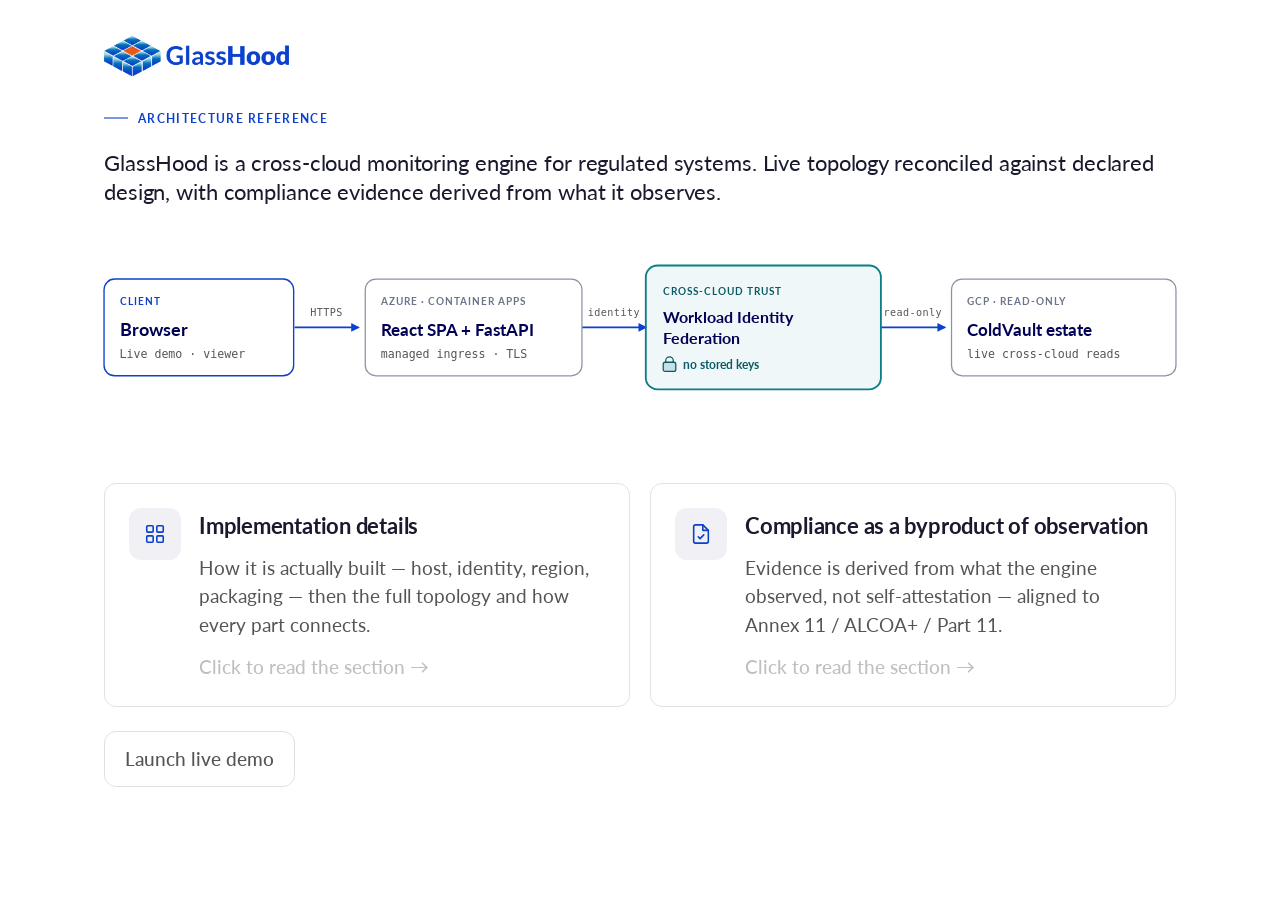
==== commit 025b543f: "feat+content: ColdVault box hover (orange border + 'see ColdVault architecture' button) + zone renam" ====
--- a/architecture/index.html
+++ b/architecture/index.html
@@ -11,7 +11,7 @@
   <link rel="preconnect" href="https://fonts.googleapis.com">
   <link rel="preconnect" href="https://fonts.gstatic.com" crossorigin>
   <link href="https://fonts.googleapis.com/css2?family=Lato:wght@100;300;400;700&display=swap" rel="stylesheet">
-  <link rel="stylesheet" href="/architecture/styles.css?v=15">
+  <link rel="stylesheet" href="/architecture/styles.css?v=17">
 </head>
 <body>
 <div class="container">
@@ -73,12 +73,12 @@
           <text x="624" y="181" font-size="12.5" font-weight="700" fill="#0b5a64">no stored keys</text>
         </g>
 
-        <g>
-          <rect x="902" y="88" width="232" height="100" rx="11" fill="#ffffff" stroke="#8b93a3" stroke-width="1.3"></rect>
+        <a class="cv-link" href="https://architecture.coldvault.ai" target="_blank" rel="noopener"><g>
+          <rect class="cv-box" x="902" y="88" width="232" height="100" rx="11" fill="#ffffff" stroke="#8b93a3" stroke-width="1.3"></rect>
           <text x="918" y="115" font-size="10.5" font-weight="700" letter-spacing="0.1em" fill="#6b7488">GCP · READ-ONLY</text>
           <text x="918" y="147" font-size="18" font-weight="700" fill="#000055">ColdVault estate</text>
           <text x="918" y="170" font-family="ui-monospace,'SF Mono',Menlo,Monaco,Consolas,monospace" font-size="12" fill="#555555">live cross-cloud reads</text>
-        </g>
+        </g><g class="cv-overlay"><rect x="922" y="120" width="192" height="36" rx="8" fill="#e75a1e"></rect><text x="1018" y="135" text-anchor="middle" font-family="'Lato',sans-serif" font-size="11" font-weight="700" fill="#ffffff">Click to see</text><text x="1018" y="150" text-anchor="middle" font-family="'Lato',sans-serif" font-size="11" font-weight="700" fill="#ffffff">ColdVault architecture →</text></g></a>
       </svg>
     </div>
 
@@ -102,7 +102,7 @@
         </span>
         <div class="pd-card-body">
           <h4 class="pd-card-title">Compliance as a byproduct of observation</h4>
-          <p class="pd-card-summary">Evidence is derived from what the engine observed, not self-attestation &mdash; aligned to Annex 11 / ALCOA+ / Part 11, never a certification.</p>
+          <p class="pd-card-summary">Evidence is derived from what the engine observed, not self-attestation &mdash; aligned to Annex 11 / ALCOA+ / Part 11.</p>
         </div>
         <span class="pd-card-overlay" aria-hidden="true"><span class="pd-card-overlay-text">Click to read the section &rarr;</span></span>
       </a>
@@ -132,7 +132,7 @@
 
         <div class="arch-diagram arch-diagram--detail">
           <div class="arch-scroll">
-            <svg id="detail-svg" viewBox="0 0 1100 500" width="100%" style="display:block;height:auto" role="img" aria-label="Detailed GlassHood topology, vertically stacked."><defs><marker id="d3" viewBox="0 0 10 10" markerWidth="8" markerHeight="8" refX="8" refY="5" orient="auto" markerUnits="userSpaceOnUse"><path d="M0,0 L10,5 L0,10 z" fill="#0c41cd"/></marker></defs><rect x="40" y="104" width="430" height="322" rx="9" fill="#fbfbfc" stroke="#dcdfe6" stroke-width="1.2"/><rect x="520" y="104" width="205" height="322" rx="9" fill="rgba(13,125,138,0.05)" stroke="rgba(13,125,138,0.34)" stroke-width="1.7"/><rect x="775" y="104" width="305" height="322" rx="9" fill="#fbfbfc" stroke="#dcdfe6" stroke-width="1.2"/><text x="60" y="14" font-family="'Lato',sans-serif" font-size="11" font-weight="700" letter-spacing="0.09em" fill="#0c41cd">CLIENT</text><text x="48" y="98" font-family="'Lato',sans-serif" font-size="11" font-weight="700" letter-spacing="0.09em" fill="#6b7488">AZURE — CONTAINER APPS</text><text x="528" y="98" font-family="'Lato',sans-serif" font-size="11" font-weight="700" letter-spacing="0.09em" fill="#0b5a64">CROSS-CLOUD TRUST · WIF</text><text x="783" y="98" font-family="'Lato',sans-serif" font-size="11" font-weight="700" letter-spacing="0.09em" fill="#6b7488">GCP — READ-ONLY</text><rect x="60" y="20" width="180" height="50" rx="9" fill="#ffffff" stroke="#0c41cd" stroke-width="1.4"/><text x="76" y="44" font-family="'Lato',sans-serif" font-size="13" font-weight="700" fill="#000055">Browser</text><text x="76" y="61" font-family="ui-monospace,Menlo,monospace" font-size="10" font-weight="400" fill="#555555">viewer + admin</text><rect x="60" y="122" width="180" height="48" rx="9" fill="#ffffff" stroke="#8b93a3" stroke-width="1.3"/><text x="76" y="144" font-family="'Lato',sans-serif" font-size="13" font-weight="700" fill="#000055">React 18 SPA</text><text x="76" y="160" font-family="ui-monospace,Menlo,monospace" font-size="10" font-weight="400" fill="#555555">topology UI</text><rect x="60" y="186" width="180" height="56" rx="9" fill="#ffffff" stroke="#8b93a3" stroke-width="1.6"/><text x="76" y="209" font-family="'Lato',sans-serif" font-size="13" font-weight="700" fill="#000055">FastAPI backend</text><text x="76" y="225" font-family="ui-monospace,Menlo,monospace" font-size="10" font-weight="400" fill="#555555">REST API</text><rect x="60" y="300" width="180" height="76" rx="9" fill="#ffffff" stroke="#8b93a3" stroke-width="1.3"/><text x="76" y="323" font-family="'Lato',sans-serif" font-size="13" font-weight="700" fill="#000055">Topology-assembly</text><text x="76" y="339" font-family="'Lato',sans-serif" font-size="13" font-weight="700" fill="#000055">engine</text><text x="76" y="358" font-family="ui-monospace,Menlo,monospace" font-size="10" font-weight="400" fill="#555555">merges discovery · overlay</text><rect x="270" y="122" width="180" height="48" rx="9" fill="#ffffff" stroke="#0d7d8a" stroke-width="1.5"/><text x="286" y="144" font-family="'Lato',sans-serif" font-size="13" font-weight="700" fill="#000055">Auth + RBAC</text><text x="286" y="160" font-family="ui-monospace,Menlo,monospace" font-size="10" font-weight="400" fill="#555555">local JWT · viewer/op/admin</text><rect x="270" y="300" width="180" height="56" rx="9" fill="#ffffff" stroke="#8b93a3" stroke-width="1.3"/><text x="286" y="323" font-family="'Lato',sans-serif" font-size="13" font-weight="700" fill="#000055">Azure Files share</text><text x="286" y="340" font-family="ui-monospace,Menlo,monospace" font-size="10" font-weight="400" fill="#555555">runtime manifest</text><rect x="545" y="128" width="160" height="56" rx="9" fill="#ffffff" stroke="#0d7d8a" stroke-width="1.6"/><text x="561" y="150" font-family="'Lato',sans-serif" font-size="13" font-weight="700" fill="#000055">Azure Managed</text><text x="561" y="167" font-family="'Lato',sans-serif" font-size="13" font-weight="700" fill="#000055">Identity</text><rect x="545" y="210" width="160" height="56" rx="9" fill="#ffffff" stroke="#0d7d8a" stroke-width="1.7"/><text x="561" y="233" font-family="'Lato',sans-serif" font-size="13" font-weight="700" fill="#000055">WIF token broker</text><text x="561" y="250" font-family="ui-monospace,Menlo,monospace" font-size="10" font-weight="400" fill="#0b5a64">Entra MI → GCP</text><rect x="545" y="292" width="160" height="72" rx="9" fill="#ffffff" stroke="#0d7d8a" stroke-width="1.7"/><text x="561" y="315" font-family="'Lato',sans-serif" font-size="13" font-weight="700" fill="#000055">GCP STS exchange</text><text x="561" y="333" font-family="ui-monospace,Menlo,monospace" font-size="10" font-weight="400" fill="#555555">+ impersonate</text><text x="561" y="347" font-family="ui-monospace,Menlo,monospace" font-size="10" font-weight="400" fill="#555555">read-only SA</text><rect x="795" y="128" width="270" height="92" rx="9" fill="#ffffff" stroke="#8b93a3" stroke-width="1.3"/><text x="811" y="152" font-family="'Lato',sans-serif" font-size="13" font-weight="700" fill="#000055">GCP read APIs</text><text x="811" y="170" font-family="ui-monospace,Menlo,monospace" font-size="10" font-weight="400" fill="#555555">Logging · Monitoring · Asset Inventory</text><text x="811" y="184" font-family="ui-monospace,Menlo,monospace" font-size="10" font-weight="400" fill="#555555">Compute · GCS · Secret Manager</text><rect x="811" y="194" width="98" height="17" rx="8.5" fill="rgba(13,125,138,0.10)"/><text x="821" y="206" font-family="ui-monospace,Menlo,monospace" font-size="9" font-weight="700" fill="#0b5a64">KEYLESS · WIF</text><rect x="795" y="300" width="270" height="72" rx="9" fill="#ffffff" stroke="#8b93a3" stroke-width="1.3"/><text x="811" y="324" font-family="'Lato',sans-serif" font-size="13" font-weight="700" fill="#000055">ColdVault API</text><text x="811" y="342" font-family="ui-monospace,Menlo,monospace" font-size="10" font-weight="400" fill="#555555">coldvault.ai · health/metrics · AI chat</text><rect x="811" y="350" width="110" height="17" rx="8.5" fill="rgba(231,90,30,0.10)"/><text x="821" y="362" font-family="ui-monospace,Menlo,monospace" font-size="9" font-weight="700" fill="#9c3d10">HTTPS · API KEY</text><path d="M150,70 V122" fill="none" stroke="#0c41cd" stroke-width="1.7" marker-end="url(#d3)"/><path d="M150,170 V186" fill="none" stroke="#0c41cd" stroke-width="1.7" marker-end="url(#d3)"/><path d="M150,242 V300" fill="none" stroke="#0c41cd" stroke-width="1.7" marker-end="url(#d3)"/><path d="M240,200 H258 V146 H270" fill="none" stroke="#0c41cd" stroke-width="1.7" marker-end="url(#d3)"/><path d="M240,338 H270" fill="none" stroke="#0c41cd" stroke-width="1.7" marker-end="url(#d3)"/><path d="M240,224 H500 V156 H545" fill="none" stroke="#0c41cd" stroke-width="1.7" marker-end="url(#d3)"/><path d="M625,184 V210" fill="none" stroke="#0c41cd" stroke-width="1.7" marker-end="url(#d3)"/><path d="M625,266 V292" fill="none" stroke="#0c41cd" stroke-width="1.7" marker-end="url(#d3)"/><path d="M705,328 H795" fill="none" stroke="#0c41cd" stroke-width="1.7" marker-end="url(#d3)"/><path d="M240,236 H250 V452 H935 V372" fill="none" stroke="#0c41cd" stroke-width="1.7" marker-end="url(#d3)"/><text x="158" y="112" font-family="ui-monospace,Menlo,monospace" font-size="10" fill="#0c41cd">loads</text><text x="158" y="182" font-family="ui-monospace,Menlo,monospace" font-size="10" fill="#0c41cd">REST · JWT</text><text x="150" y="250" font-family="ui-monospace,Menlo,monospace" font-size="10" fill="#0c41cd">topology</text><text x="300" y="116" font-family="ui-monospace,Menlo,monospace" font-size="10" fill="#0c41cd">verify_token</text><text x="300" y="294" font-family="ui-monospace,Menlo,monospace" font-size="10" fill="#0c41cd">reads manifest</text><text x="300" y="218" font-family="ui-monospace,Menlo,monospace" font-size="10" fill="#0c41cd">managed identity</text><text x="632" y="202" font-family="ui-monospace,Menlo,monospace" font-size="10" fill="#0c41cd">MI token</text><text x="632" y="284" font-family="ui-monospace,Menlo,monospace" font-size="10" fill="#0b5a64">exchange</text><text x="712" y="322" font-family="ui-monospace,Menlo,monospace" font-size="10" fill="#0c41cd">read-only</text><text x="420" y="446" font-family="ui-monospace,Menlo,monospace" font-size="10" fill="#9c3d10">health/metrics + AI chat (SSE) · HTTPS + API key</text></svg>
+            <svg id="detail-svg" viewBox="0 0 1100 500" width="100%" style="display:block;height:auto" role="img" aria-label="Detailed GlassHood topology, vertically stacked."><defs><marker id="d3" viewBox="0 0 10 10" markerWidth="8" markerHeight="8" refX="8" refY="5" orient="auto" markerUnits="userSpaceOnUse"><path d="M0,0 L10,5 L0,10 z" fill="#0c41cd"/></marker></defs><rect x="40" y="104" width="430" height="322" rx="9" fill="#fbfbfc" stroke="#dcdfe6" stroke-width="1.2"/><rect x="520" y="104" width="205" height="322" rx="9" fill="rgba(13,125,138,0.05)" stroke="rgba(13,125,138,0.34)" stroke-width="1.7"/><rect x="775" y="104" width="305" height="322" rx="9" fill="#fbfbfc" stroke="#dcdfe6" stroke-width="1.2"/><text x="60" y="14" font-family="'Lato',sans-serif" font-size="11" font-weight="700" letter-spacing="0.09em" fill="#0c41cd">CLIENT</text><text x="48" y="98" font-family="'Lato',sans-serif" font-size="11" font-weight="700" letter-spacing="0.09em" fill="#6b7488">AZURE — CONTAINER APPS</text><text x="528" y="98" font-family="'Lato',sans-serif" font-size="11" font-weight="700" letter-spacing="0.09em" fill="#0b5a64">CROSS-CLOUD TRUST · WIF</text><text x="783" y="98" font-family="'Lato',sans-serif" font-size="11" font-weight="700" letter-spacing="0.09em" fill="#6b7488">GCP · COLDVAULT ESTATE</text><rect x="60" y="20" width="180" height="50" rx="9" fill="#ffffff" stroke="#0c41cd" stroke-width="1.4"/><text x="76" y="44" font-family="'Lato',sans-serif" font-size="13" font-weight="700" fill="#000055">Browser</text><text x="76" y="61" font-family="ui-monospace,Menlo,monospace" font-size="10" font-weight="400" fill="#555555">viewer + admin</text><rect x="60" y="122" width="180" height="48" rx="9" fill="#ffffff" stroke="#8b93a3" stroke-width="1.3"/><text x="76" y="144" font-family="'Lato',sans-serif" font-size="13" font-weight="700" fill="#000055">React 18 SPA</text><text x="76" y="160" font-family="ui-monospace,Menlo,monospace" font-size="10" font-weight="400" fill="#555555">topology UI</text><rect x="60" y="186" width="180" height="56" rx="9" fill="#ffffff" stroke="#8b93a3" stroke-width="1.6"/><text x="76" y="209" font-family="'Lato',sans-serif" font-size="13" font-weight="700" fill="#000055">FastAPI backend</text><text x="76" y="225" font-family="ui-monospace,Menlo,monospace" font-size="10" font-weight="400" fill="#555555">REST API</text><rect x="60" y="300" width="180" height="76" rx="9" fill="#ffffff" stroke="#8b93a3" stroke-width="1.3"/><text x="76" y="323" font-family="'Lato',sans-serif" font-size="13" font-weight="700" fill="#000055">Topology-assembly</text><text x="76" y="339" font-family="'Lato',sans-serif" font-size="13" font-weight="700" fill="#000055">engine</text><text x="76" y="358" font-family="ui-monospace,Menlo,monospace" font-size="10" font-weight="400" fill="#555555">merges discovery · overlay</text><rect x="270" y="122" width="180" height="48" rx="9" fill="#ffffff" stroke="#0d7d8a" stroke-width="1.5"/><text x="286" y="144" font-family="'Lato',sans-serif" font-size="13" font-weight="700" fill="#000055">Auth + RBAC</text><text x="286" y="160" font-family="ui-monospace,Menlo,monospace" font-size="10" font-weight="400" fill="#555555">local JWT · viewer/op/admin</text><rect x="270" y="300" width="180" height="56" rx="9" fill="#ffffff" stroke="#8b93a3" stroke-width="1.3"/><text x="286" y="323" font-family="'Lato',sans-serif" font-size="13" font-weight="700" fill="#000055">Azure Files share</text><text x="286" y="340" font-family="ui-monospace,Menlo,monospace" font-size="10" font-weight="400" fill="#555555">runtime manifest</text><rect x="545" y="128" width="160" height="56" rx="9" fill="#ffffff" stroke="#0d7d8a" stroke-width="1.6"/><text x="561" y="150" font-family="'Lato',sans-serif" font-size="13" font-weight="700" fill="#000055">Azure Managed</text><text x="561" y="167" font-family="'Lato',sans-serif" font-size="13" font-weight="700" fill="#000055">Identity</text><rect x="545" y="210" width="160" height="56" rx="9" fill="#ffffff" stroke="#0d7d8a" stroke-width="1.7"/><text x="561" y="233" font-family="'Lato',sans-serif" font-size="13" font-weight="700" fill="#000055">WIF token broker</text><text x="561" y="250" font-family="ui-monospace,Menlo,monospace" font-size="10" font-weight="400" fill="#0b5a64">Entra MI → GCP</text><rect x="545" y="292" width="160" height="72" rx="9" fill="#ffffff" stroke="#0d7d8a" stroke-width="1.7"/><text x="561" y="315" font-family="'Lato',sans-serif" font-size="13" font-weight="700" fill="#000055">GCP STS exchange</text><text x="561" y="333" font-family="ui-monospace,Menlo,monospace" font-size="10" font-weight="400" fill="#555555">+ impersonate</text><text x="561" y="347" font-family="ui-monospace,Menlo,monospace" font-size="10" font-weight="400" fill="#555555">read-only SA</text><rect x="795" y="128" width="270" height="92" rx="9" fill="#ffffff" stroke="#8b93a3" stroke-width="1.3"/><text x="811" y="152" font-family="'Lato',sans-serif" font-size="13" font-weight="700" fill="#000055">GCP read APIs</text><text x="811" y="170" font-family="ui-monospace,Menlo,monospace" font-size="10" font-weight="400" fill="#555555">Logging · Monitoring · Asset Inventory</text><text x="811" y="184" font-family="ui-monospace,Menlo,monospace" font-size="10" font-weight="400" fill="#555555">Compute · GCS · Secret Manager</text><rect x="811" y="194" width="98" height="17" rx="8.5" fill="rgba(13,125,138,0.10)"/><text x="821" y="206" font-family="ui-monospace,Menlo,monospace" font-size="9" font-weight="700" fill="#0b5a64">KEYLESS · WIF</text><rect x="795" y="300" width="270" height="72" rx="9" fill="#ffffff" stroke="#8b93a3" stroke-width="1.3"/><text x="811" y="324" font-family="'Lato',sans-serif" font-size="13" font-weight="700" fill="#000055">ColdVault API</text><text x="811" y="342" font-family="ui-monospace,Menlo,monospace" font-size="10" font-weight="400" fill="#555555">coldvault.ai · health/metrics · AI chat</text><rect x="811" y="350" width="110" height="17" rx="8.5" fill="rgba(231,90,30,0.10)"/><text x="821" y="362" font-family="ui-monospace,Menlo,monospace" font-size="9" font-weight="700" fill="#9c3d10">HTTPS · API KEY</text><path d="M150,70 V122" fill="none" stroke="#0c41cd" stroke-width="1.7" marker-end="url(#d3)"/><path d="M150,170 V186" fill="none" stroke="#0c41cd" stroke-width="1.7" marker-end="url(#d3)"/><path d="M150,242 V300" fill="none" stroke="#0c41cd" stroke-width="1.7" marker-end="url(#d3)"/><path d="M240,200 H258 V146 H270" fill="none" stroke="#0c41cd" stroke-width="1.7" marker-end="url(#d3)"/><path d="M240,338 H270" fill="none" stroke="#0c41cd" stroke-width="1.7" marker-end="url(#d3)"/><path d="M240,224 H500 V156 H545" fill="none" stroke="#0c41cd" stroke-width="1.7" marker-end="url(#d3)"/><path d="M625,184 V210" fill="none" stroke="#0c41cd" stroke-width="1.7" marker-end="url(#d3)"/><path d="M625,266 V292" fill="none" stroke="#0c41cd" stroke-width="1.7" marker-end="url(#d3)"/><path d="M705,328 H795" fill="none" stroke="#0c41cd" stroke-width="1.7" marker-end="url(#d3)"/><path d="M240,236 H250 V452 H935 V372" fill="none" stroke="#0c41cd" stroke-width="1.7" marker-end="url(#d3)"/><text x="158" y="112" font-family="ui-monospace,Menlo,monospace" font-size="10" fill="#0c41cd">loads</text><text x="158" y="182" font-family="ui-monospace,Menlo,monospace" font-size="10" fill="#0c41cd">REST · JWT</text><text x="150" y="250" font-family="ui-monospace,Menlo,monospace" font-size="10" fill="#0c41cd">topology</text><text x="300" y="116" font-family="ui-monospace,Menlo,monospace" font-size="10" fill="#0c41cd">verify_token</text><text x="300" y="294" font-family="ui-monospace,Menlo,monospace" font-size="10" fill="#0c41cd">reads manifest</text><text x="300" y="218" font-family="ui-monospace,Menlo,monospace" font-size="10" fill="#0c41cd">managed identity</text><text x="632" y="202" font-family="ui-monospace,Menlo,monospace" font-size="10" fill="#0c41cd">MI token</text><text x="632" y="284" font-family="ui-monospace,Menlo,monospace" font-size="10" fill="#0b5a64">exchange</text><text x="712" y="322" font-family="ui-monospace,Menlo,monospace" font-size="10" fill="#0c41cd">read-only</text><text x="420" y="446" font-family="ui-monospace,Menlo,monospace" font-size="10" fill="#9c3d10">health/metrics + AI chat (SSE) · HTTPS + API key</text><a class="cv-link" href="https://architecture.coldvault.ai" target="_blank" rel="noopener"><rect class="cv-box" x="775" y="104" width="305" height="322" rx="9" fill="transparent" stroke="transparent" stroke-width="2"></rect><g class="cv-overlay"><rect x="828" y="246" width="198" height="44" rx="8" fill="#e75a1e"></rect><text x="927" y="263" text-anchor="middle" font-family="'Lato',sans-serif" font-size="12" font-weight="700" fill="#ffffff">Click to see</text><text x="927" y="280" text-anchor="middle" font-family="'Lato',sans-serif" font-size="12" font-weight="700" fill="#ffffff">ColdVault architecture →</text></g></a></svg>
           </div>
           <div class="arch-legend">
             <span><i class="ln"></i> Live request path</span>
--- a/architecture/styles.css
+++ b/architecture/styles.css
@@ -67,14 +67,15 @@
 
 /* Quiet live-view line */
 .live-view-note{font-size:19px;line-height:1.55;color:var(--sub);max-width:none;margin:22px 0 0}
+.arch-cta{margin:24px 0 0}
 
 /* Progressive disclosure */
 .pd-hidden-until-reveal{display:none}
-.pd-page.revealed .pd-hidden-until-reveal{display:block}
+.pd-page.revealed .pd-hidden-until-reveal{display:block;margin-top:44px}
 
 /* Detail sections — exact 9robots */
-.pd-section{padding:36px 0;border-top:1px solid rgba(0,0,0,.06);scroll-margin-top:24px}
-.pd-section:first-of-type{border-top:none;padding-top:16px}
+.pd-section{padding:28px 0;scroll-margin-top:24px}
+.pd-section:first-of-type{padding-top:8px}
 .pd-section h2{font-size:22px;font-weight:700;color:var(--blue);margin:0 0 18px;letter-spacing:-.01em}
 .pd-section p{font-size:19px;line-height:1.55;color:var(--sub);max-width:none;margin:0 0 16px}
 
@@ -111,12 +112,12 @@
 .impl-item>strong{flex:0 0 130px;color:var(--navy)}
 
 /* Collapsible "detail" block (identity mechanism) */
-details.detail-block{margin:16px 0;border:1px solid var(--border);border-radius:8px;background:#fff;max-width:none}
-details.detail-block>summary{cursor:pointer;padding:16px 20px;font-size:19px;font-weight:700;color:var(--navy);list-style:none}
+details.detail-block{margin:10px 0;max-width:none}
+details.detail-block>summary{cursor:pointer;padding:6px 0;font-size:19px;font-weight:700;color:var(--navy);list-style:none}
 details.detail-block>summary::-webkit-details-marker{display:none}
 details.detail-block>summary::before{content:"\25B8\00a0";color:var(--navy)}
 details.detail-block[open]>summary::before{content:"\25BE\00a0"}
-details.detail-block>div{padding:0 20px 20px}
+details.detail-block>div{padding:4px 0 0}
 
 footer{margin:48px 0 36px;padding-top:20px;border-top:1px solid var(--border);font-size:17px;line-height:1.55;color:var(--sub);max-width:none}
 
@@ -139,3 +140,10 @@
 .arch-legend svg{overflow:visible}
 .arch-legend .sw i{width:11px;height:11px;border-radius:3px;display:inline-block}
 .arch-legend .bk{font-family:ui-monospace,monospace;font-size:9px;font-weight:700;padding:2px 6px;border-radius:8px}
+
+/* ColdVault cross-link hover — orange border + button, like the hero cards */
+.cv-link{cursor:pointer}
+.cv-link .cv-box{transition:stroke .15s ease}
+.cv-link:hover .cv-box{stroke:#e75a1e;stroke-width:2}
+.cv-link .cv-overlay{opacity:0;transition:opacity .15s ease;pointer-events:none}
+.cv-link:hover .cv-overlay{opacity:1}
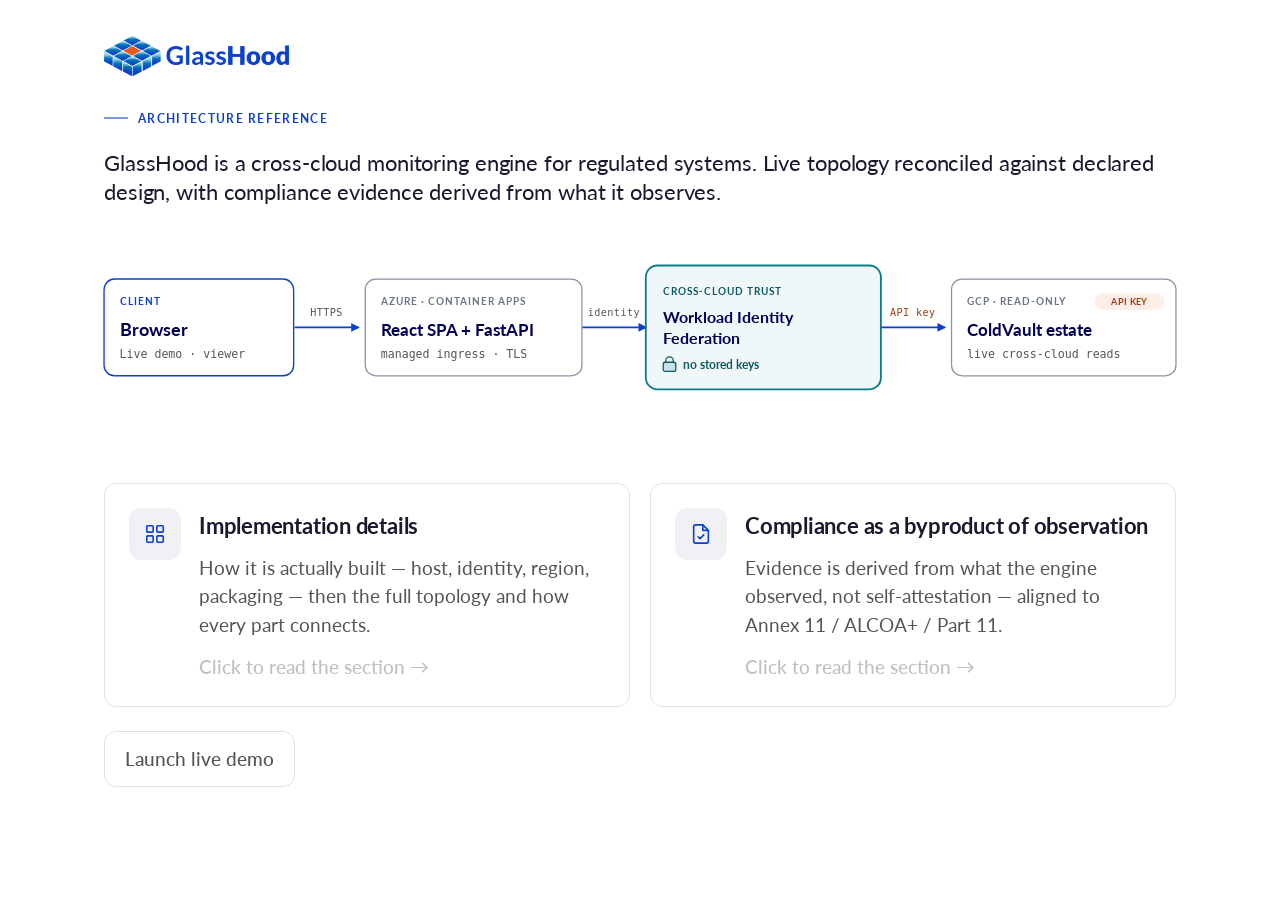
==== commit 627a2ee0: "Refresh architecture diagrams Detailed topology: adopt the 4-zone layout, scaled to fit the column (" ====
--- a/architecture/index.html
+++ b/architecture/index.html
@@ -11,7 +11,7 @@
   <link rel="preconnect" href="https://fonts.googleapis.com">
   <link rel="preconnect" href="https://fonts.gstatic.com" crossorigin>
   <link href="https://fonts.googleapis.com/css2?family=Lato:wght@100;300;400;700&display=swap" rel="stylesheet">
-  <link rel="stylesheet" href="/architecture/styles.css?v=17">
+  <link rel="stylesheet" href="/architecture/styles.css?v=21">
 </head>
 <body>
 <div class="container">
@@ -45,7 +45,7 @@
         <text x="553" y="126" text-anchor="middle" font-family="ui-monospace,'SF Mono',Menlo,Monaco,Consolas,monospace" font-size="10.5" letter-spacing="0.04em" fill="#555555">identity</text>
 
         <line x1="829" y1="138" x2="895" y2="138" stroke="#0c41cd" stroke-width="1.7" marker-end="url(#ov-ar)"></line>
-        <text x="862" y="126" text-anchor="middle" font-family="ui-monospace,'SF Mono',Menlo,Monaco,Consolas,monospace" font-size="10.5" letter-spacing="0.04em" fill="#555555">read-only</text>
+        <text x="862" y="126" text-anchor="middle" font-family="ui-monospace,'SF Mono',Menlo,Monaco,Consolas,monospace" font-size="10.5" letter-spacing="0.04em" fill="#9c3d10">API key</text>
 
         <g>
           <rect x="26" y="88" width="196" height="100" rx="11" fill="#ffffff" stroke="#0c41cd" stroke-width="1.4"></rect>
@@ -78,6 +78,8 @@
           <text x="918" y="115" font-size="10.5" font-weight="700" letter-spacing="0.1em" fill="#6b7488">GCP · READ-ONLY</text>
           <text x="918" y="147" font-size="18" font-weight="700" fill="#000055">ColdVault estate</text>
           <text x="918" y="170" font-family="ui-monospace,'SF Mono',Menlo,Monaco,Consolas,monospace" font-size="12" fill="#555555">live cross-cloud reads</text>
+          <rect x="1050" y="103" width="72" height="17" rx="8.5" fill="rgba(231,90,30,0.10)"></rect>
+          <text x="1086" y="115" text-anchor="middle" font-size="9" font-weight="700" letter-spacing="0.04em" fill="#9c3d10">API KEY</text>
         </g><g class="cv-overlay"><rect x="922" y="120" width="192" height="36" rx="8" fill="#e75a1e"></rect><text x="1018" y="135" text-anchor="middle" font-family="'Lato',sans-serif" font-size="11" font-weight="700" fill="#ffffff">Click to see</text><text x="1018" y="150" text-anchor="middle" font-family="'Lato',sans-serif" font-size="11" font-weight="700" fill="#ffffff">ColdVault architecture →</text></g></a>
       </svg>
     </div>
@@ -132,7 +134,119 @@
 
         <div class="arch-diagram arch-diagram--detail">
           <div class="arch-scroll">
-            <svg id="detail-svg" viewBox="0 0 1100 500" width="100%" style="display:block;height:auto" role="img" aria-label="Detailed GlassHood topology, vertically stacked."><defs><marker id="d3" viewBox="0 0 10 10" markerWidth="8" markerHeight="8" refX="8" refY="5" orient="auto" markerUnits="userSpaceOnUse"><path d="M0,0 L10,5 L0,10 z" fill="#0c41cd"/></marker></defs><rect x="40" y="104" width="430" height="322" rx="9" fill="#fbfbfc" stroke="#dcdfe6" stroke-width="1.2"/><rect x="520" y="104" width="205" height="322" rx="9" fill="rgba(13,125,138,0.05)" stroke="rgba(13,125,138,0.34)" stroke-width="1.7"/><rect x="775" y="104" width="305" height="322" rx="9" fill="#fbfbfc" stroke="#dcdfe6" stroke-width="1.2"/><text x="60" y="14" font-family="'Lato',sans-serif" font-size="11" font-weight="700" letter-spacing="0.09em" fill="#0c41cd">CLIENT</text><text x="48" y="98" font-family="'Lato',sans-serif" font-size="11" font-weight="700" letter-spacing="0.09em" fill="#6b7488">AZURE — CONTAINER APPS</text><text x="528" y="98" font-family="'Lato',sans-serif" font-size="11" font-weight="700" letter-spacing="0.09em" fill="#0b5a64">CROSS-CLOUD TRUST · WIF</text><text x="783" y="98" font-family="'Lato',sans-serif" font-size="11" font-weight="700" letter-spacing="0.09em" fill="#6b7488">GCP · COLDVAULT ESTATE</text><rect x="60" y="20" width="180" height="50" rx="9" fill="#ffffff" stroke="#0c41cd" stroke-width="1.4"/><text x="76" y="44" font-family="'Lato',sans-serif" font-size="13" font-weight="700" fill="#000055">Browser</text><text x="76" y="61" font-family="ui-monospace,Menlo,monospace" font-size="10" font-weight="400" fill="#555555">viewer + admin</text><rect x="60" y="122" width="180" height="48" rx="9" fill="#ffffff" stroke="#8b93a3" stroke-width="1.3"/><text x="76" y="144" font-family="'Lato',sans-serif" font-size="13" font-weight="700" fill="#000055">React 18 SPA</text><text x="76" y="160" font-family="ui-monospace,Menlo,monospace" font-size="10" font-weight="400" fill="#555555">topology UI</text><rect x="60" y="186" width="180" height="56" rx="9" fill="#ffffff" stroke="#8b93a3" stroke-width="1.6"/><text x="76" y="209" font-family="'Lato',sans-serif" font-size="13" font-weight="700" fill="#000055">FastAPI backend</text><text x="76" y="225" font-family="ui-monospace,Menlo,monospace" font-size="10" font-weight="400" fill="#555555">REST API</text><rect x="60" y="300" width="180" height="76" rx="9" fill="#ffffff" stroke="#8b93a3" stroke-width="1.3"/><text x="76" y="323" font-family="'Lato',sans-serif" font-size="13" font-weight="700" fill="#000055">Topology-assembly</text><text x="76" y="339" font-family="'Lato',sans-serif" font-size="13" font-weight="700" fill="#000055">engine</text><text x="76" y="358" font-family="ui-monospace,Menlo,monospace" font-size="10" font-weight="400" fill="#555555">merges discovery · overlay</text><rect x="270" y="122" width="180" height="48" rx="9" fill="#ffffff" stroke="#0d7d8a" stroke-width="1.5"/><text x="286" y="144" font-family="'Lato',sans-serif" font-size="13" font-weight="700" fill="#000055">Auth + RBAC</text><text x="286" y="160" font-family="ui-monospace,Menlo,monospace" font-size="10" font-weight="400" fill="#555555">local JWT · viewer/op/admin</text><rect x="270" y="300" width="180" height="56" rx="9" fill="#ffffff" stroke="#8b93a3" stroke-width="1.3"/><text x="286" y="323" font-family="'Lato',sans-serif" font-size="13" font-weight="700" fill="#000055">Azure Files share</text><text x="286" y="340" font-family="ui-monospace,Menlo,monospace" font-size="10" font-weight="400" fill="#555555">runtime manifest</text><rect x="545" y="128" width="160" height="56" rx="9" fill="#ffffff" stroke="#0d7d8a" stroke-width="1.6"/><text x="561" y="150" font-family="'Lato',sans-serif" font-size="13" font-weight="700" fill="#000055">Azure Managed</text><text x="561" y="167" font-family="'Lato',sans-serif" font-size="13" font-weight="700" fill="#000055">Identity</text><rect x="545" y="210" width="160" height="56" rx="9" fill="#ffffff" stroke="#0d7d8a" stroke-width="1.7"/><text x="561" y="233" font-family="'Lato',sans-serif" font-size="13" font-weight="700" fill="#000055">WIF token broker</text><text x="561" y="250" font-family="ui-monospace,Menlo,monospace" font-size="10" font-weight="400" fill="#0b5a64">Entra MI → GCP</text><rect x="545" y="292" width="160" height="72" rx="9" fill="#ffffff" stroke="#0d7d8a" stroke-width="1.7"/><text x="561" y="315" font-family="'Lato',sans-serif" font-size="13" font-weight="700" fill="#000055">GCP STS exchange</text><text x="561" y="333" font-family="ui-monospace,Menlo,monospace" font-size="10" font-weight="400" fill="#555555">+ impersonate</text><text x="561" y="347" font-family="ui-monospace,Menlo,monospace" font-size="10" font-weight="400" fill="#555555">read-only SA</text><rect x="795" y="128" width="270" height="92" rx="9" fill="#ffffff" stroke="#8b93a3" stroke-width="1.3"/><text x="811" y="152" font-family="'Lato',sans-serif" font-size="13" font-weight="700" fill="#000055">GCP read APIs</text><text x="811" y="170" font-family="ui-monospace,Menlo,monospace" font-size="10" font-weight="400" fill="#555555">Logging · Monitoring · Asset Inventory</text><text x="811" y="184" font-family="ui-monospace,Menlo,monospace" font-size="10" font-weight="400" fill="#555555">Compute · GCS · Secret Manager</text><rect x="811" y="194" width="98" height="17" rx="8.5" fill="rgba(13,125,138,0.10)"/><text x="821" y="206" font-family="ui-monospace,Menlo,monospace" font-size="9" font-weight="700" fill="#0b5a64">KEYLESS · WIF</text><rect x="795" y="300" width="270" height="72" rx="9" fill="#ffffff" stroke="#8b93a3" stroke-width="1.3"/><text x="811" y="324" font-family="'Lato',sans-serif" font-size="13" font-weight="700" fill="#000055">ColdVault API</text><text x="811" y="342" font-family="ui-monospace,Menlo,monospace" font-size="10" font-weight="400" fill="#555555">coldvault.ai · health/metrics · AI chat</text><rect x="811" y="350" width="110" height="17" rx="8.5" fill="rgba(231,90,30,0.10)"/><text x="821" y="362" font-family="ui-monospace,Menlo,monospace" font-size="9" font-weight="700" fill="#9c3d10">HTTPS · API KEY</text><path d="M150,70 V122" fill="none" stroke="#0c41cd" stroke-width="1.7" marker-end="url(#d3)"/><path d="M150,170 V186" fill="none" stroke="#0c41cd" stroke-width="1.7" marker-end="url(#d3)"/><path d="M150,242 V300" fill="none" stroke="#0c41cd" stroke-width="1.7" marker-end="url(#d3)"/><path d="M240,200 H258 V146 H270" fill="none" stroke="#0c41cd" stroke-width="1.7" marker-end="url(#d3)"/><path d="M240,338 H270" fill="none" stroke="#0c41cd" stroke-width="1.7" marker-end="url(#d3)"/><path d="M240,224 H500 V156 H545" fill="none" stroke="#0c41cd" stroke-width="1.7" marker-end="url(#d3)"/><path d="M625,184 V210" fill="none" stroke="#0c41cd" stroke-width="1.7" marker-end="url(#d3)"/><path d="M625,266 V292" fill="none" stroke="#0c41cd" stroke-width="1.7" marker-end="url(#d3)"/><path d="M705,328 H795" fill="none" stroke="#0c41cd" stroke-width="1.7" marker-end="url(#d3)"/><path d="M240,236 H250 V452 H935 V372" fill="none" stroke="#0c41cd" stroke-width="1.7" marker-end="url(#d3)"/><text x="158" y="112" font-family="ui-monospace,Menlo,monospace" font-size="10" fill="#0c41cd">loads</text><text x="158" y="182" font-family="ui-monospace,Menlo,monospace" font-size="10" fill="#0c41cd">REST · JWT</text><text x="150" y="250" font-family="ui-monospace,Menlo,monospace" font-size="10" fill="#0c41cd">topology</text><text x="300" y="116" font-family="ui-monospace,Menlo,monospace" font-size="10" fill="#0c41cd">verify_token</text><text x="300" y="294" font-family="ui-monospace,Menlo,monospace" font-size="10" fill="#0c41cd">reads manifest</text><text x="300" y="218" font-family="ui-monospace,Menlo,monospace" font-size="10" fill="#0c41cd">managed identity</text><text x="632" y="202" font-family="ui-monospace,Menlo,monospace" font-size="10" fill="#0c41cd">MI token</text><text x="632" y="284" font-family="ui-monospace,Menlo,monospace" font-size="10" fill="#0b5a64">exchange</text><text x="712" y="322" font-family="ui-monospace,Menlo,monospace" font-size="10" fill="#0c41cd">read-only</text><text x="420" y="446" font-family="ui-monospace,Menlo,monospace" font-size="10" fill="#9c3d10">health/metrics + AI chat (SSE) · HTTPS + API key</text><a class="cv-link" href="https://architecture.coldvault.ai" target="_blank" rel="noopener"><rect class="cv-box" x="775" y="104" width="305" height="322" rx="9" fill="transparent" stroke="transparent" stroke-width="2"></rect><g class="cv-overlay"><rect x="828" y="246" width="198" height="44" rx="8" fill="#e75a1e"></rect><text x="927" y="263" text-anchor="middle" font-family="'Lato',sans-serif" font-size="12" font-weight="700" fill="#ffffff">Click to see</text><text x="927" y="280" text-anchor="middle" font-family="'Lato',sans-serif" font-size="12" font-weight="700" fill="#ffffff">ColdVault architecture →</text></g></a></svg>
+            <svg id="detail-svg" viewBox="0 96 1180 568" width="100%" style="display:block;height:auto;font-family:'Lato',sans-serif;" role="img" aria-label="Full GlassHood topology: Client, Azure Container Apps, a vertically-stacked Workload Identity Federation trust spine (Managed Identity, broker, STS), and the GCP read-only estate. Two distinct paths reach GCP: keyless WIF to the platform APIs and HTTPS plus API key to ColdVault.">
+          <defs>
+            <marker id="d2-blue" viewBox="0 0 10 10" markerWidth="9" markerHeight="9" refX="8.4" refY="5" orient="auto" markerUnits="userSpaceOnUse"><path d="M0,0 L10,5 L0,10 z" fill="#0c41cd"></path></marker>
+          </defs>
+
+          <rect x="24" y="125.0" width="150" height="506.9" rx="12" fill="rgba(12,65,205,0.025)" stroke="rgba(12,65,205,0.22)" stroke-width="1.2"></rect>
+          <rect x="190" y="125.0" width="380" height="506.9" rx="12" fill="#fbfbfc" stroke="#dcdfe6" stroke-width="1.2"></rect>
+          <rect x="586" y="125.0" width="234" height="506.9" rx="12" fill="rgba(13,125,138,0.05)" stroke="rgba(13,125,138,0.34)" stroke-width="1.7"></rect>
+          <rect x="836" y="125.0" width="320" height="506.9" rx="12" fill="#fbfbfc" stroke="#dcdfe6" stroke-width="1.2"></rect>
+
+          <text x="26" y="114.5" font-size="13.75" font-weight="700" letter-spacing="0.1em" fill="#0c41cd">CLIENT</text>
+          <text x="192" y="114.5" font-size="13.75" font-weight="700" letter-spacing="0.1em" fill="#6b7488">AZURE — CONTAINER APPS · SWITZERLAND NORTH</text>
+          <text x="588" y="114.5" font-size="13.75" font-weight="700" letter-spacing="0.1em" fill="#0b5a64">WORKLOAD IDENTITY FEDERATION</text>
+          <text x="838" y="114.5" font-size="13.75" font-weight="700" letter-spacing="0.1em" fill="#6b7488">GCP — COLDVAULT ESTATE · READ-ONLY</text>
+
+          <g stroke="#0c41cd" fill="none">
+            <path d="M164,200 H202" stroke-width="1.7" marker-end="url(#d2-blue)"></path>
+            <path d="M288,224 V362.6" stroke-width="1.7" marker-end="url(#d2-blue)"></path>
+            <path d="M370,330 H379 V354.7 H386" stroke-width="1.7" marker-end="url(#d2-blue)"></path>
+            <path d="M473,250 V241.2" stroke-width="1.7" marker-end="url(#d2-blue)"></path>
+            <path d="M370,345 H379 V517.1 H386" stroke-width="1.7" marker-end="url(#d2-blue)"></path>
+            <path d="M558,292 H580 V262.3 H600" stroke-width="1.9" marker-end="url(#d2-blue)"></path>
+            <path d="M702,254 V360.0" stroke-width="2" marker-end="url(#d2-blue)"></path>
+            <path d="M702,360 V497.3" stroke-width="2" marker-end="url(#d2-blue)"></path>
+            <path d="M802,440 H850" stroke-width="1.9" marker-end="url(#d2-blue)"></path>
+          </g>
+
+          <g stroke="#0c41cd" fill="none">
+            <path d="M340,300 V151.4 H1010 V220.1" stroke-width="1.6" marker-end="url(#d2-blue)"></path>
+          </g>
+
+          <text x="170" y="225.4" font-family="ui-monospace,'SF Mono',Menlo,Monaco,Consolas,monospace" font-size="11.25" fill="#0c41cd">HTTPS · TLS</text>
+          <text x="296" y="320.4" text-anchor="middle" font-family="ui-monospace,'SF Mono',Menlo,Monaco,Consolas,monospace" font-size="11.25" fill="#0c41cd">REST · JWT</text>
+          <text x="478" y="278.2" font-family="ui-monospace,'SF Mono',Menlo,Monaco,Consolas,monospace" font-size="11.25" fill="#0c41cd">runtime manifest</text>
+          <text x="712" y="338.9" font-family="ui-monospace,'SF Mono',Menlo,Monaco,Consolas,monospace" font-size="11.25" fill="#0c41cd">Entra MI token</text>
+          <text x="712" y="476.2" font-family="ui-monospace,'SF Mono',Menlo,Monaco,Consolas,monospace" font-size="11.25" fill="#0c41cd">exchange · no keys</text>
+          <text x="826" y="539.5" text-anchor="middle" font-family="ui-monospace,'SF Mono',Menlo,Monaco,Consolas,monospace" font-size="11.25" fill="#0c41cd">read-only</text>
+          <text x="770" y="143.5" text-anchor="middle" font-family="ui-monospace,'SF Mono',Menlo,Monaco,Consolas,monospace" font-size="12.5" fill="#9c3d10">health/metrics + AI chat · HTTPS + API key (SSE)</text>
+
+          <g>
+            <rect x="34" y="193.7" width="130" height="79.2" rx="9" fill="#ffffff" stroke="#0c41cd" stroke-width="1.4"></rect>
+            <text x="49" y="226.7" font-size="16.88" font-weight="700" fill="#000055">Browser</text>
+            <text x="49" y="250.4" font-family="ui-monospace,'SF Mono',Menlo,Monaco,Consolas,monospace" font-size="12.5" fill="#555555">viewer + admin</text>
+          </g>
+
+          <g>
+            <rect x="206" y="193.7" width="164" height="71.3" rx="9" fill="#ffffff" stroke="#8b93a3" stroke-width="1.3"></rect>
+            <text x="221" y="225.4" font-size="16.88" font-weight="700" fill="#000055">React 18 SPA</text>
+            <text x="221" y="247.8" font-family="ui-monospace,'SF Mono',Menlo,Monaco,Consolas,monospace" font-size="12.5" fill="#555555">topology UI</text>
+          </g>
+          <g>
+            <rect x="206" y="365.3" width="164" height="81.8" rx="9" fill="#ffffff" stroke="#8b93a3" stroke-width="1.6"></rect>
+            <text x="221" y="398.3" font-size="16.88" font-weight="700" fill="#000055">FastAPI</text>
+            <text x="221" y="422.0" font-family="ui-monospace,'SF Mono',Menlo,Monaco,Consolas,monospace" font-size="12.5" fill="#555555">REST API</text>
+          </g>
+          <g>
+            <rect x="388" y="167.3" width="170" height="71.3" rx="9" fill="#ffffff" stroke="#8b93a3" stroke-width="1.3"></rect>
+            <text x="403" y="199.0" font-size="16.88" font-weight="700" fill="#000055">Azure Files</text>
+            <text x="403" y="221.4" font-family="ui-monospace,'SF Mono',Menlo,Monaco,Consolas,monospace" font-size="12.5" fill="#555555">runtime manifest</text>
+          </g>
+          <g>
+            <rect x="388" y="299.3" width="170" height="110.9" rx="9" fill="#ffffff" stroke="#8b93a3" stroke-width="1.6"></rect>
+            <text x="403" y="329.6" font-size="16.88" font-weight="700" fill="#000055">Topology</text>
+            <text x="403" y="352.1" font-size="16.88" font-weight="700" fill="#000055">engine</text>
+            <text x="403" y="377.2" font-family="ui-monospace,'SF Mono',Menlo,Monaco,Consolas,monospace" font-size="12.5" fill="#555555">discovery · overlay</text>
+            <text x="403" y="395.6" font-family="ui-monospace,'SF Mono',Menlo,Monaco,Consolas,monospace" font-size="12.5" fill="#555555">diff · enrichment</text>
+          </g>
+          <g>
+            <rect x="388" y="481.4" width="170" height="71.3" rx="9" fill="#ffffff" stroke="#0d7d8a" stroke-width="1.5"></rect>
+            <text x="403" y="513.1" font-size="16.88" font-weight="700" fill="#000055">Auth + RBAC</text>
+            <text x="403" y="535.6" font-family="ui-monospace,'SF Mono',Menlo,Monaco,Consolas,monospace" font-size="12.5" fill="#555555">viewer · op · admin</text>
+          </g>
+
+          <g>
+            <rect x="602" y="220.1" width="200" height="84.5" rx="9" fill="#ffffff" stroke="#0d7d8a" stroke-width="1.6"></rect>
+            <text x="617" y="255.7" font-size="16.25" font-weight="700" fill="#000055">Managed Identity</text>
+            <text x="617" y="279.5" font-family="ui-monospace,'SF Mono',Menlo,Monaco,Consolas,monospace" font-size="12.5" fill="#0b5a64">Microsoft Entra ID</text>
+          </g>
+          <g>
+            <rect x="602" y="360.0" width="200" height="84.5" rx="9" fill="#ffffff" stroke="#0d7d8a" stroke-width="1.7"></rect>
+            <text x="617" y="395.6" font-size="16.25" font-weight="700" fill="#000055">WIF token broker</text>
+            <text x="617" y="419.4" font-family="ui-monospace,'SF Mono',Menlo,Monaco,Consolas,monospace" font-size="12.5" fill="#0b5a64">az-token.py</text>
+          </g>
+          <g>
+            <rect x="602" y="497.3" width="200" height="95.0" rx="9" fill="#ffffff" stroke="#0d7d8a" stroke-width="1.7"></rect>
+            <text x="617" y="529.0" font-size="16.25" font-weight="700" fill="#000055">GCP STS exchange</text>
+            <text x="617" y="554.0" font-family="ui-monospace,'SF Mono',Menlo,Monaco,Consolas,monospace" font-size="12.5" fill="#555555">+ impersonate</text>
+            <text x="617" y="572.5" font-family="ui-monospace,'SF Mono',Menlo,Monaco,Consolas,monospace" font-size="12.5" fill="#555555">read-only SA</text>
+          </g>
+
+          <g>
+            <rect x="852" y="220.1" width="290" height="108.2" rx="9" fill="#ffffff" stroke="#8b93a3" stroke-width="1.3"></rect>
+            <text x="867" y="251.8" font-size="16.88" font-weight="700" fill="#000055">ColdVault API</text>
+            <text x="867" y="275.5" font-family="ui-monospace,'SF Mono',Menlo,Monaco,Consolas,monospace" font-size="12.5" fill="#555555">coldvault.ai · health/metrics</text>
+            <text x="867" y="294.0" font-family="ui-monospace,'SF Mono',Menlo,Monaco,Consolas,monospace" font-size="12.5" fill="#555555">AI chat (SSE)</text>
+            <g>
+              <rect x="867" y="301.9" width="110" height="22.4" rx="8.5" fill="rgba(231,90,30,0.10)"></rect>
+              <text x="876" y="317.8" font-size="11.25" font-weight="700" letter-spacing="0.04em" fill="#9c3d10">HTTPS · API KEY</text>
+            </g>
+          </g>
+          <g>
+            <rect x="852" y="492.0" width="290" height="121.4" rx="9" fill="#ffffff" stroke="#8b93a3" stroke-width="1.3"></rect>
+            <text x="867" y="523.7" font-size="16.88" font-weight="700" fill="#000055">GCP read APIs</text>
+            <text x="867" y="547.4" font-family="ui-monospace,'SF Mono',Menlo,Monaco,Consolas,monospace" font-size="12.5" fill="#555555">Logging · Monitoring · Assets</text>
+            <text x="867" y="565.9" font-family="ui-monospace,'SF Mono',Menlo,Monaco,Consolas,monospace" font-size="12.5" fill="#555555">Compute · GCS · Secret Manager</text>
+            <g>
+              <rect x="867" y="576.5" width="98" height="22.4" rx="8.5" fill="rgba(13,125,138,0.10)"></rect>
+              <text x="876" y="592.3" font-size="11.25" font-weight="700" letter-spacing="0.04em" fill="#0b5a64">KEYLESS · WIF</text>
+            </g>
+          </g>
+        
+          <a class="cv-link" href="https://architecture.coldvault.ai" target="_blank" rel="noopener"><rect class="cv-box" x="836" y="125.0" width="320" height="506.9" rx="12" fill="transparent" stroke="transparent" stroke-width="2"></rect><g class="cv-overlay"><rect x="897" y="349.4" width="198" height="58.1" rx="8" fill="#e75a1e"></rect><text x="996" y="371.9" text-anchor="middle" font-family="'Lato',sans-serif" font-size="15.0" font-weight="700" fill="#ffffff">Click to see</text><text x="996" y="394.3" text-anchor="middle" font-family="'Lato',sans-serif" font-size="15.0" font-weight="700" fill="#ffffff">ColdVault architecture →</text></g></a>
+        </svg>
           </div>
           <div class="arch-legend">
             <span><i class="ln"></i> Live request path</span>
--- a/architecture/styles.css
+++ b/architecture/styles.css
@@ -1,8 +1,8 @@
 /* GlassHood — Architecture portal.
-   The .pd-* system is a 1:1 replication of 9robots-site/next/app/globals.css
-   (exact sizes/widths). Portal-only additions (scope-line, impl-grid, code,
-   can-cannot, detail-block, page-title) follow the same 9robots type scale:
-   body text 19px, headings 22px, logo 64px, text column max-width 800–880px. */
+   The .pd-* product-detail system (fixed sizes/widths). Portal-only additions
+   (scope-line, impl-grid, code, can-cannot, detail-block, page-title) follow the
+   same type scale: body text 19px, headings 22px, logo 64px, text column
+   max-width 800–880px. */
 :root{
   --blue:#0c41cd; --navy:#000055; --orange:#e75a1e;
   --bg:#ffffff; --card:#f7f8fa; --text:#1a1a2e; --sub:#555555;
@@ -17,7 +17,7 @@
 p{margin:0 0 1em}
 .container{max-width:var(--max);margin:0 auto;padding:24px}
 
-/* Button — 9robots .button */
+/* Button */
 a.button{display:inline-block;padding:12px 20px;border-radius:12px;border:1px solid rgba(0,0,0,.12);
   background:transparent;color:var(--sub);font-weight:500;font-family:inherit;font-size:19px;cursor:pointer;
   transition:border-color .15s ease,color .15s ease,background .15s ease,box-shadow .15s ease}
@@ -26,7 +26,7 @@
 a.button:focus{outline:none}
 a.button:focus-visible{outline:2px solid var(--navy);outline-offset:2px}
 
-/* Product-detail page system (.pd-*) — exact 9robots values */
+/* Product-detail page system (.pd-*) */
 .pd-page{color:var(--text)}
 .pd-header{display:block;margin-bottom:16px}
 .pd-logo-link{display:inline-block;text-decoration:none}
@@ -42,7 +42,7 @@
 .hero-diagram img{display:block;width:100%;height:auto;max-width:none;margin:0 auto}
 .diagram-caption{font-size:19px;line-height:1.5;color:var(--sub);max-width:none;margin:12px auto 0;text-align:center}
 
-/* Overview card grid — 2x2 (1-col mobile), exact 9robots */
+/* Overview card grid — 2x2 (1-col mobile) */
 .pd-cards{display:grid;grid-template-columns:1fr;gap:14px;margin-bottom:24px}
 @media(min-width:768px){.pd-cards{grid-template-columns:repeat(2,1fr);gap:20px}}
 .pd-card,.pd-card *{text-decoration:none!important}
@@ -73,7 +73,7 @@
 .pd-hidden-until-reveal{display:none}
 .pd-page.revealed .pd-hidden-until-reveal{display:block;margin-top:44px}
 
-/* Detail sections — exact 9robots */
+/* Detail sections */
 .pd-section{padding:28px 0;scroll-margin-top:24px}
 .pd-section:first-of-type{padding-top:8px}
 .pd-section h2{font-size:22px;font-weight:700;color:var(--blue);margin:0 0 18px;letter-spacing:-.01em}
@@ -142,7 +142,9 @@
 .arch-legend .bk{font-family:ui-monospace,monospace;font-size:9px;font-weight:700;padding:2px 6px;border-radius:8px}
 
 /* ColdVault cross-link hover — orange border + button, like the hero cards */
-.cv-link{cursor:pointer}
+.cv-link{cursor:pointer;text-decoration:none}
+.cv-link:hover{text-decoration:none}
+.cv-link text{text-decoration:none}
 .cv-link .cv-box{transition:stroke .15s ease}
 .cv-link:hover .cv-box{stroke:#e75a1e;stroke-width:2}
 .cv-link .cv-overlay{opacity:0;transition:opacity .15s ease;pointer-events:none}
